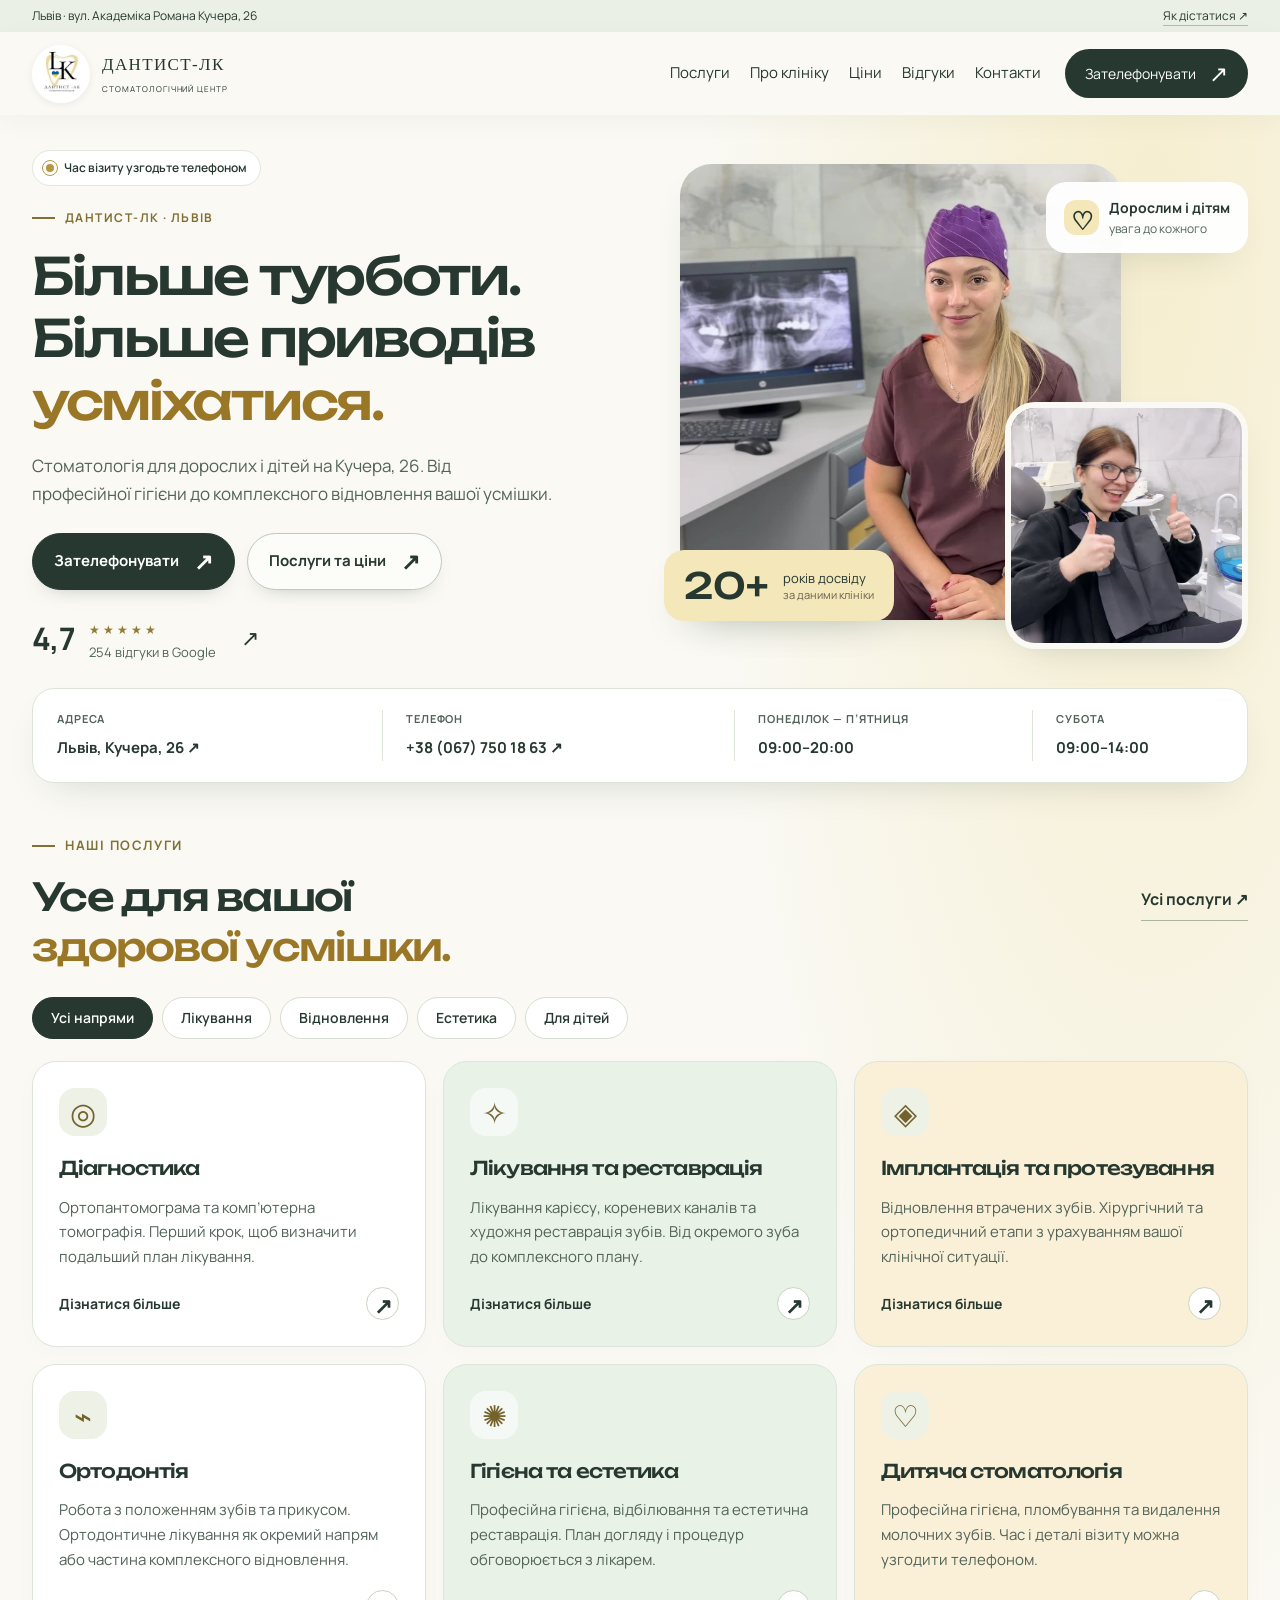
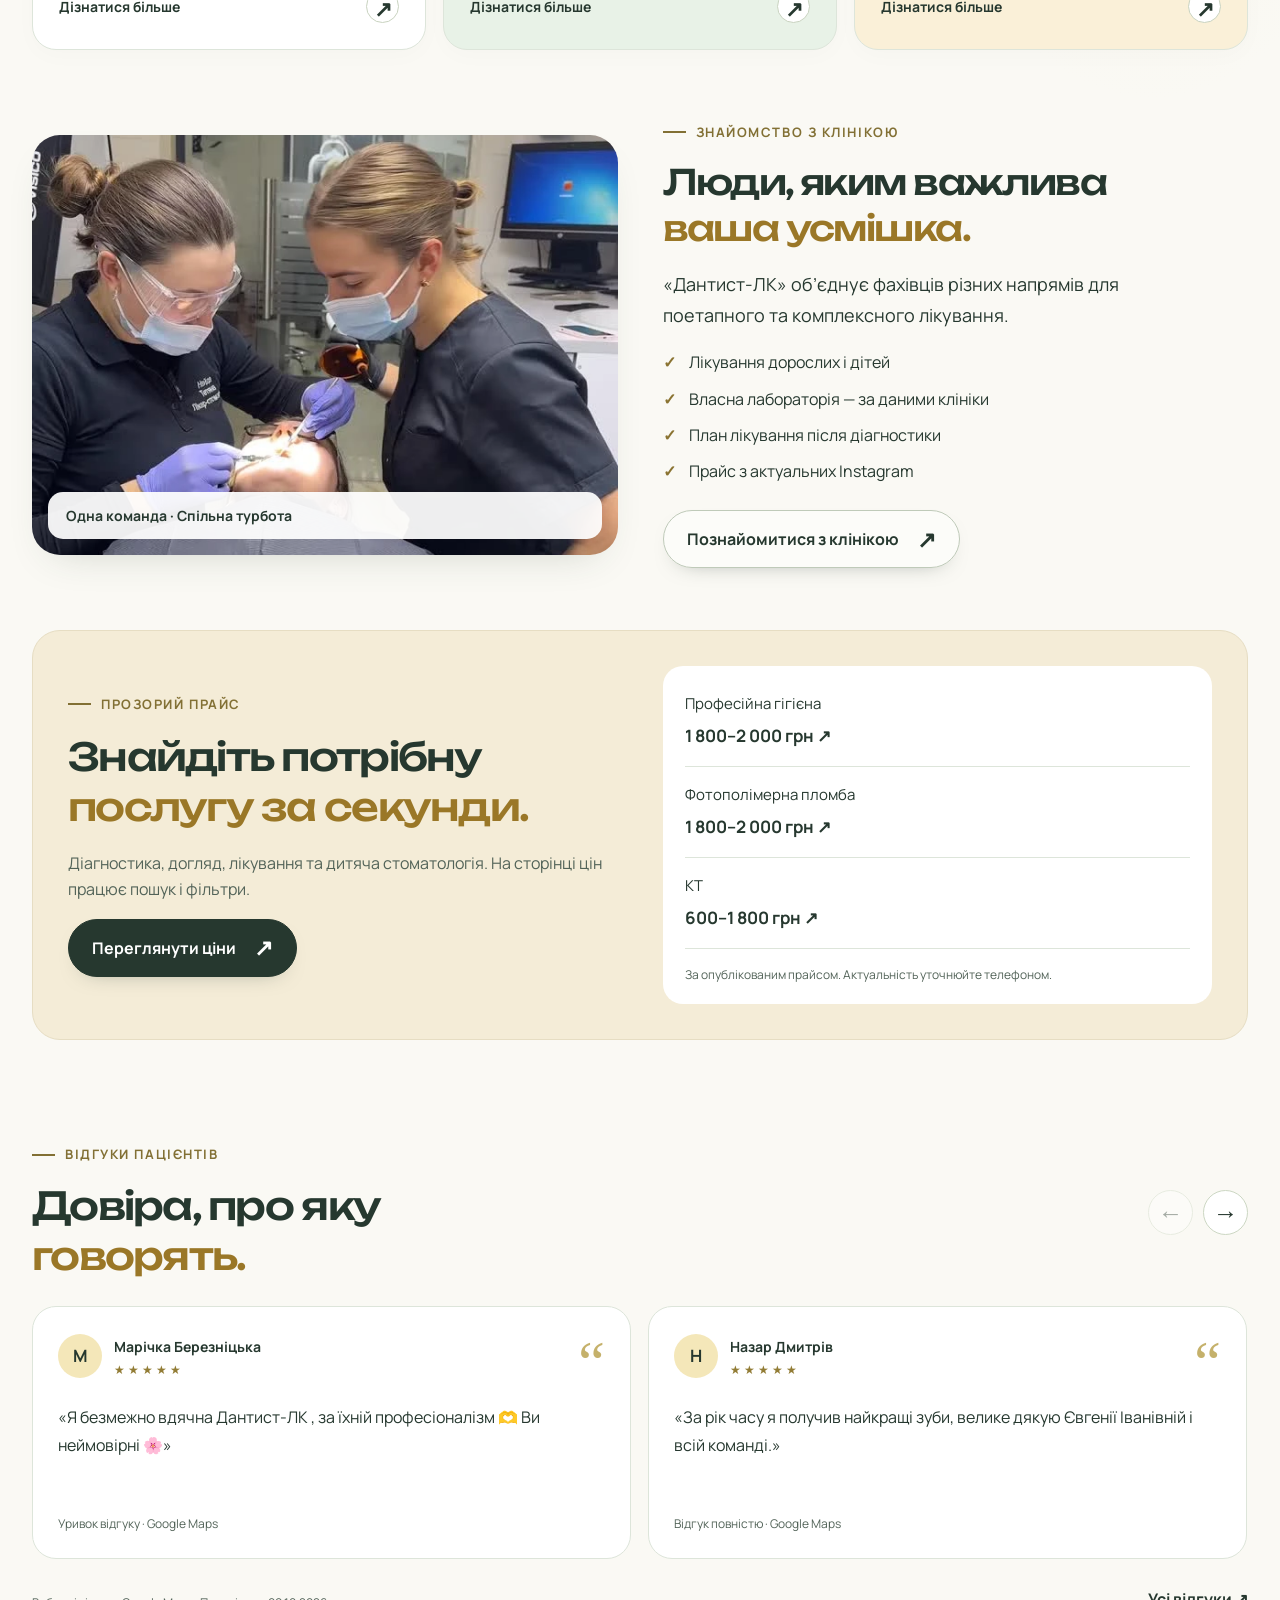
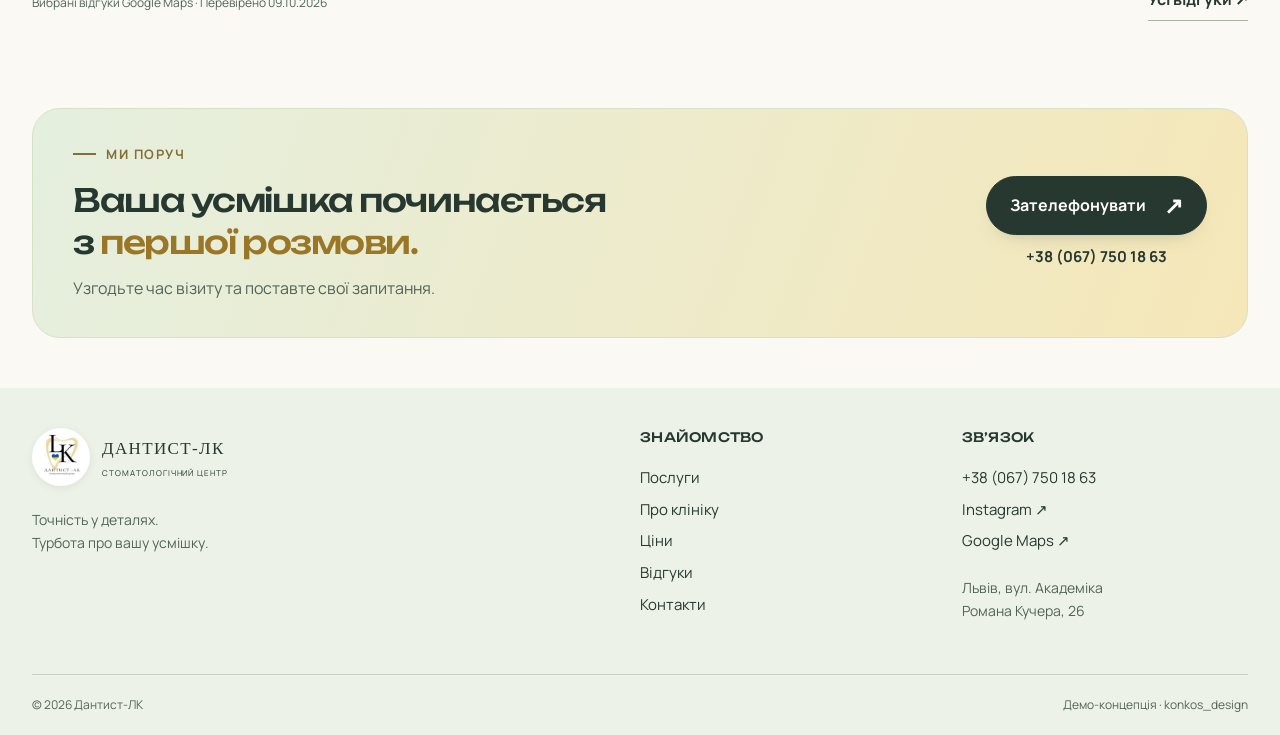
==== index.html @ 54fe5b61 "Add files via upload" ====
<!doctype html><html lang="uk"><head><meta charset="utf-8"><meta name="viewport" content="width=device-width,initial-scale=1"><meta name="robots" content="noindex, nofollow"><title>Головна | Дантист-ЛК · Львів</title><meta name="description" content="Стоматологічний центр Дантист-ЛК у Львові. Послуги, ціни, відгуки та контакти. Вул. Академіка Романа Кучера, 26."><meta property="og:title" content="Дантист-ЛК — стоматологія у Львові"><meta property="og:description" content="Турбота про усмішку починається з довіри. Познайомтеся з клінікою на Кучера, 26."><meta property="og:image" content="https://konkos-design.github.io/dantyst-lk/img/og-image.jpg"><meta property="og:image:width" content="1200"><meta property="og:image:height" content="630"><meta property="og:url" content="https://konkos-design.github.io/dantyst-lk/index.html"><meta property="og:type" content="website"><meta property="og:locale" content="uk_UA"><meta name="twitter:card" content="summary_large_image"><meta name="theme-color" content="#f8f7f2"><link rel="icon" href="img/logo.jpg"><link rel="stylesheet" href="css/style.css"><link rel="stylesheet" href="css/redesign.css"><script defer src="js/interactions.js"></script></head><body><div class="scroll-progress" aria-hidden="true"></div><a class="skip" href="#main">Перейти до вмісту</a><div class="topline"><div class="wrap"><span>Львів · вул. Академіка Романа Кучера, 26</span><a href="https://www.google.com/maps/place/?q=place_id:ChIJh5E14OPdOkcRaymkbIEBHJA" target="_blank" rel="noopener noreferrer">Як дістатися ↗</a></div></div><header class="header"><div class="wrap header-inner"><a class="brand" href="index.html" aria-label="Дантист-ЛК — головна"><img src="img/logo.jpg" width="64" height="64" alt="Логотип Дантист-ЛК"><span>ДАНТИСТ-ЛК<small>СТОМАТОЛОГІЧНИЙ ЦЕНТР</small></span></a><button class="menu-toggle" aria-controls="navigation" aria-expanded="false" aria-label="Відкрити меню"><span></span><span></span></button><nav id="navigation" aria-label="Головна навігація"><a href="poslugy.html">Послуги</a><a href="pro-kliniku.html">Про клініку</a><a href="tsiny.html">Ціни</a><a href="vidguky.html">Відгуки</a><a href="kontakty.html">Контакти</a></nav><a class="header-call" href="tel:+380677501863">Зателефонувати <span aria-hidden="true">↗</span></a></div></header><main id="main"><section class="hero wrap"><div class="hero-copy"><div class="status"><span class="status-dot"></span><span data-status>Пн–Пт 09:00–20:00 · Сб 09:00–14:00</span></div><div class="eyebrow">ДАНТИСТ-ЛК · ЛЬВІВ</div><h1>Більше турботи.<br>Більше приводів<br><em>усміхатися.</em></h1><p class="lead">Стоматологія для дорослих і дітей на Кучера, 26. Від професійної гігієни до комплексного відновлення вашої усмішки.</p><div class="hero-actions"><a class="button " href="tel:+380677501863">Зателефонувати<span aria-hidden="true">↗</span></a><a class="button outline" href="tsiny.html">Послуги та ціни<span aria-hidden="true">↗</span></a></div><a class="rating" href="https://www.google.com/maps/place/?q=place_id:ChIJh5E14OPdOkcRaymkbIEBHJA" target="_blank" rel="noopener noreferrer"><strong>4,7</strong><div><span class="stars">★★★★★</span><span>254 відгуки в Google</span></div><span class="rating-arrow">↗</span></a></div><div class="hero-visual"><div class="hero-photo-main"><img class="" src="img/team-color.webp" alt="Команда Дантист-ЛК у клініці" fetchpriority="high"></div><div class="hero-photo-secondary"><img class="" src="img/smile-color.webp" alt="Усмішка у стоматологічному кріслі" loading="lazy"></div><div class="float-chip"><span class="chip-icon">♡</span><div>Дорослим і дітям<small>увага до кожного</small></div></div><div class="float-experience"><strong><span data-count="20">20</span>+</strong><span>років досвіду<small>за даними клініки</small></span></div></div></section><section class="quick-info wrap"><a href="kontakty.html"><span>АДРЕСА</span><strong>Львів, Кучера, 26 ↗</strong></a><a href="tel:+380677501863"><span>ТЕЛЕФОН</span><strong>+38 (067) 750 18 63 ↗</strong></a><a href="kontakty.html"><span>ПОНЕДІЛОК — П’ЯТНИЦЯ</span><strong>09:00–20:00</strong></a><a href="kontakty.html"><span>СУБОТА</span><strong>09:00–14:00</strong></a></section><section class="section wrap" data-service-filter><div class="section-heading reveal"><div><div class="eyebrow">НАШІ ПОСЛУГИ</div><h2>Усе для вашої<br><em>здорової усмішки.</em></h2></div><a class="text-link" href="poslugy.html">Усі послуги ↗</a></div><div class="filters" aria-label="Напрями послуг"><button class="chip active" type="button" data-filter="all" aria-pressed="true">Усі напрями</button><button class="chip " type="button" data-filter="care" aria-pressed="false">Лікування</button><button class="chip " type="button" data-filter="restore" aria-pressed="false">Відновлення</button><button class="chip " type="button" data-filter="beauty" aria-pressed="false">Естетика</button><button class="chip " type="button" data-filter="kids" aria-pressed="false">Для дітей</button></div><div class="service-grid"><a class="service-card reveal" data-category="care" href="poslugy.html#diagnostyka"><span class="service-icon" aria-hidden="true">◎</span><h3>Діагностика</h3><p>Ортопантомограма та комп’ютерна томографія. Перший крок, щоб визначити подальший план лікування.</p><span class="service-foot">Дізнатися більше <span class="card-arrow" aria-hidden="true">↗</span></span></a><a class="service-card reveal" data-category="care" href="poslugy.html#likuvannia"><span class="service-icon" aria-hidden="true">✧</span><h3>Лікування та реставрація</h3><p>Лікування карієсу, кореневих каналів та художня реставрація зубів. Від окремого зуба до комплексного плану.</p><span class="service-foot">Дізнатися більше <span class="card-arrow" aria-hidden="true">↗</span></span></a><a class="service-card reveal" data-category="restore" href="poslugy.html#implantatsiia"><span class="service-icon" aria-hidden="true">◈</span><h3>Імплантація та протезування</h3><p>Відновлення втрачених зубів. Хірургічний та ортопедичний етапи з урахуванням вашої клінічної ситуації.</p><span class="service-foot">Дізнатися більше <span class="card-arrow" aria-hidden="true">↗</span></span></a><a class="service-card reveal" data-category="restore" href="poslugy.html#ortodontiia"><span class="service-icon" aria-hidden="true">⌁</span><h3>Ортодонтія</h3><p>Робота з положенням зубів та прикусом. Ортодонтичне лікування як окремий напрям або частина комплексного відновлення.</p><span class="service-foot">Дізнатися більше <span class="card-arrow" aria-hidden="true">↗</span></span></a><a class="service-card reveal" data-category="beauty" href="poslugy.html#hihiiena"><span class="service-icon" aria-hidden="true">✺</span><h3>Гігієна та естетика</h3><p>Професійна гігієна, відбілювання та естетична реставрація. План догляду і процедур обговорюється з лікарем.</p><span class="service-foot">Дізнатися більше <span class="card-arrow" aria-hidden="true">↗</span></span></a><a class="service-card reveal" data-category="kids" href="poslugy.html#dytiacha"><span class="service-icon" aria-hidden="true">♡</span><h3>Дитяча стоматологія</h3><p>Професійна гігієна, пломбування та видалення молочних зубів. Час і деталі візиту можна узгодити телефоном.</p><span class="service-foot">Дізнатися більше <span class="card-arrow" aria-hidden="true">↗</span></span></a></div></section><section class="about-teaser wrap"><div class="about-photo reveal"><img class="" src="img/work-color.webp" alt="Лікарка та асистентка за роботою" loading="lazy"><span class="photo-badge">Одна команда · Спільна турбота</span></div><div class="about-copy reveal"><div class="eyebrow">ЗНАЙОМСТВО З КЛІНІКОЮ</div><h2>Люди, яким важлива<br><em>ваша усмішка.</em></h2><p class="lead">«Дантист-ЛК» об’єднує фахівців різних напрямів для поетапного та комплексного лікування.</p><ul class="benefits"><li>Лікування дорослих і дітей</li><li>Власна лабораторія — за даними клініки</li><li>План лікування після діагностики</li><li>Прайс з актуальних Instagram</li></ul><a class="button outline" href="pro-kliniku.html">Познайомитися з клінікою<span aria-hidden="true">↗</span></a></div></section><section class="section wrap"><div class="price-teaser reveal"><div><div class="eyebrow">ПРОЗОРИЙ ПРАЙС</div><h2>Знайдіть потрібну<br><em>послугу за секунди.</em></h2><p>Діагностика, догляд, лікування та дитяча стоматологія. На сторінці цін працює пошук і фільтри.</p><a class="button " href="tsiny.html">Переглянути ціни<span aria-hidden="true">↗</span></a></div><div class="mini-prices"><a href="tsiny.html?search=гігієна"><span>Професійна гігієна</span><strong>1 800–2 000 грн ↗</strong></a><a href="tsiny.html?search=пломба"><span>Фотополімерна пломба</span><strong>1 800–2 000 грн ↗</strong></a><a href="tsiny.html?search=КТ"><span>КТ</span><strong>600–1 800 грн ↗</strong></a><small>За опублікованим прайсом. Актуальність уточнюйте телефоном.</small></div></div></section><section class="section wrap"><div class="section-heading reveal"><div><div class="eyebrow">ВІДГУКИ ПАЦІЄНТІВ</div><h2>Довіра, про яку<br><em>говорять.</em></h2></div><div class="rail-controls"><button data-rail="prev" aria-label="Попередній відгук">←</button><button data-rail="next" aria-label="Наступний відгук">→</button></div></div><div class="reviews review-rail" id="reviews-list"><article class="review"><div class="review-top"><span class="avatar">М</span><div><strong>Марічка Березніцька</strong><div class="stars" aria-label="5 із 5">★★★★★</div></div><span class="quote" aria-hidden="true">“</span></div><blockquote>«Я безмежно вдячна Дантист-ЛК , за їхній професіоналізм 🫶 Ви неймовірні 🌸»</blockquote><small>Уривок відгуку · Google Maps</small></article><article class="review"><div class="review-top"><span class="avatar">Н</span><div><strong>Назар Дмитрів</strong><div class="stars" aria-label="5 із 5">★★★★★</div></div><span class="quote" aria-hidden="true">“</span></div><blockquote>«За рік часу я получив найкращі зуби, велике дякую Євгенії Іванівній і всій команді.»</blockquote><small>Відгук повністю · Google Maps</small></article><article class="review"><div class="review-top"><span class="avatar">А</span><div><strong>Анастасія Тананайська</strong><div class="stars" aria-label="5 із 5">★★★★★</div></div><span class="quote" aria-hidden="true">“</span></div><blockquote>«Дуже гарна клініка, фахівці – професіонали у своїй справі. Приємні враження від надання послуг і сервісу, а також від швидкості й якості в обслуговуванні. Ви круті❤️»</blockquote><small>Відгук повністю · Google Maps</small></article></div><div class="review-bottom"><p class="source-note">Вибрані відгуки Google Maps · Перевірено 09.10.2026</p><a class="text-link" href="vidguky.html">Усі відгуки ↗</a></div></section><section class="cta wrap reveal"><div><div class="eyebrow">МИ ПОРУЧ</div><h2>Ваша усмішка починається<br>з <em>першої розмови.</em></h2><p>Узгодьте час візиту та поставте свої запитання.</p></div><div><a class="button " href="tel:+380677501863">Зателефонувати<span aria-hidden="true">↗</span></a><a class="cta-phone" href="tel:+380677501863">+38 (067) 750 18 63</a></div></section></main><footer><div class="wrap footer-grid"><div><a class="brand" href="index.html"><img src="img/logo.jpg" width="64" height="64" alt="Дантист-ЛК"><span>ДАНТИСТ-ЛК<small>СТОМАТОЛОГІЧНИЙ ЦЕНТР</small></span></a><p>Точність у деталях.<br>Турбота про вашу усмішку.</p></div><div><h3>Знайомство</h3><a href="poslugy.html">Послуги</a><a href="pro-kliniku.html">Про клініку</a><a href="tsiny.html">Ціни</a><a href="vidguky.html">Відгуки</a><a href="kontakty.html">Контакти</a></div><div><h3>Зв’язок</h3><a href="tel:+380677501863">+38 (067) 750 18 63</a><a href="https://www.instagram.com/dentistlk/" target="_blank" rel="noopener noreferrer">Instagram ↗</a><a href="https://www.google.com/maps/place/?q=place_id:ChIJh5E14OPdOkcRaymkbIEBHJA" target="_blank" rel="noopener noreferrer">Google Maps ↗</a><p>Львів, вул. Академіка<br>Романа Кучера, 26</p></div></div><div class="wrap footer-bottom"><span>© 2026 Дантист-ЛК</span><span>Демо-концепція · konkos_design</span></div></footer><button class="back-top" aria-label="Повернутися нагору">↑</button><dialog class="lightbox"><button class="lightbox-close" aria-label="Закрити фото">×</button><img alt=""><p></p></dialog><a class="mobile-call" href="tel:+380677501863">Зателефонувати до клініки ↗</a></body></html>
---- css/style.css ----
@font-face{font-family:Manrope;src:url('../fonts/manrope_cyrillic.woff2') format('woff2');font-weight:200 800;font-display:swap;unicode-range:U+0301,U+0400-045F,U+0490-0491,U+04B0-04B1,U+2116}@font-face{font-family:Manrope;src:url('../fonts/manrope_cyrillic_ext.woff2') format('woff2');font-weight:200 800;font-display:swap;unicode-range:U+0460-052F,U+1C80-1C8A,U+20B4,U+2DE0-2DFF,U+A640-A69F,U+FE2E-FE2F}@font-face{font-family:Manrope;src:url('../fonts/manrope_latin.woff2') format('woff2');font-weight:200 800;font-display:swap;unicode-range:U+0000-00FF,U+0131,U+0152-0153,U+02BB-02BC,U+02C6,U+02DA,U+02DC,U+0304,U+0308,U+0329,U+2000-206F,U+20AC,U+2122,U+2191,U+2193,U+2212,U+2215,U+FEFF,U+FFFD}
:root{--paper:#f8f7f2;--ink:#222720;--muted:#64665b;--gold:#c4b479;--gold-light:#e8dfb5;--line:#dadbce;--white:#fff;--ease:cubic-bezier(.2,.7,.2,1)}*{box-sizing:border-box}html{scroll-behavior:smooth;scroll-padding-top:110px}body{margin:0;color:var(--ink);background:var(--paper);font:400 16px/1.7 Manrope,Arial,sans-serif;-webkit-font-smoothing:antialiased}a{color:inherit;text-decoration:none}button{font:inherit}img{display:block;max-width:100%;height:auto}h1,h2,h3,p{margin-top:0}h1,h2{font-weight:500;line-height:1.12;letter-spacing:-.055em}h1{font-size:clamp(48px,5.7vw,86px);margin-bottom:28px}h2{font-size:clamp(35px,4vw,58px);margin-bottom:25px}h3{font-size:23px;font-weight:500;letter-spacing:-.03em;line-height:1.35}em{font:italic 1.06em/1.05 Georgia,serif;letter-spacing:-.045em;color:#83743e}p{color:var(--muted)}small{font-size:12px}.wrap{width:min(1320px,calc(100% - 96px));margin-inline:auto}.eyebrow{font-size:11px;font-weight:700;letter-spacing:.17em;margin-bottom:28px;display:flex;gap:10px;align-items:center}.dot{width:6px;height:6px;background:#9f8c4e;border-radius:50%;box-shadow:0 0 0 5px #c4b47926}.lead{font-size:17px;line-height:1.8;max-width:520px}.skip{position:absolute;top:-100px;left:20px;background:white;padding:10px;z-index:1000}.skip:focus{top:10px}:focus-visible{outline:2px solid #8b7531;outline-offset:6px}.topline{background:#eae9df;font-size:11px}.topline .wrap{min-height:34px;display:flex;justify-content:space-between;align-items:center}.topline a{border-bottom:1px solid #b9b9a7}.header{position:sticky;top:0;z-index:30;background:rgba(248,247,242,.97);border-bottom:1px solid var(--line);backdrop-filter:blur(16px)}.header-inner{height:98px;display:flex;align-items:center;gap:30px}.brand{display:flex;align-items:center;gap:12px;flex-shrink:0}.brand img{width:64px;height:64px;object-fit:contain;border-radius:50%}.brand>span{font-size:17px;letter-spacing:.08em;font-family:Georgia,serif;white-space:nowrap}.brand small{display:block;font-family:Manrope,sans-serif;font-size:7px;letter-spacing:.12em;margin-top:3px}.header nav{display:flex;gap:23px;align-items:center;margin-left:auto;font-size:12px;white-space:nowrap}.header nav a{position:relative;padding:10px 0}.header nav a:after{content:'';position:absolute;bottom:2px;left:0;width:100%;height:1px;background:var(--ink);transform:scaleX(0);transform-origin:left;transition:transform .3s}.header nav a:hover:after,.header nav a[aria-current]:after{transform:scaleX(1)}.header-call{display:flex;align-items:center;gap:20px;padding:11px 19px;border:1px solid #aaa88e;font-size:12px;white-space:nowrap;transition:background .25s}.header-call:hover{background:var(--gold-light)}.menu-toggle{display:none}.button{display:inline-flex;align-items:center;justify-content:space-between;gap:32px;padding:18px 27px;background:var(--ink);color:white;font-size:13px;border:1px solid var(--ink);transition:transform .3s,background .3s,color .3s;min-height:58px;max-width:100%}.button span,.header-call span{font-size:23px;line-height:1;transition:transform .3s}.button:hover{background:#414736;transform:translateY(-3px)}.button:hover span,.header-call:hover span{transform:translate(3px,-3px)}.button:active{transform:translateY(0)}.button.outline{background:transparent;color:var(--ink)}.button.outline:hover{background:var(--gold-light)}.text-link{display:inline-block;border-bottom:1px solid #999b87;font-size:13px;padding-bottom:7px;transition:color .25s,padding .25s}.text-link:hover{color:#8b7531;padding-inline:5px}.hero{display:grid;grid-template-columns:1.05fr 1fr;gap:60px;padding-top:50px;padding-bottom:65px;align-items:center}.hero-copy{padding-top:12px}.hero h1{max-width:680px}.hero .lead{max-width:445px;font-size:15px}.hero-actions{display:flex;gap:26px;align-items:center;margin:31px 0 36px}.hero-visual{position:relative;height:635px}.hero-image{width:100%;height:100%;object-fit:cover;object-position:center 42%;border-radius:220px 220px 0 0}.photo-label{position:absolute;bottom:0;left:0;right:0;padding:26px 24px 20px;color:white;background:linear-gradient(transparent,#000b);font-size:9px;letter-spacing:.1em;display:flex;justify-content:space-between;gap:20px}.experience{position:absolute;left:-34px;bottom:74px;display:flex;align-items:center;gap:20px;background:var(--gold-light);padding:22px 25px;box-shadow:0 12px 30px #0001}.experience strong{font-size:48px;letter-spacing:-.06em;font-weight:500;line-height:1}.experience span{font-size:11px;line-height:1.5}.rating{display:inline-flex;align-items:center;gap:16px;transition:transform .3s}.rating:hover{transform:translateX(5px)}.rating>strong{font-size:35px;font-weight:400;line-height:1}.rating small{display:block;font-size:10px;color:var(--muted)}.rating-arrow{font-size:22px;margin-left:12px}.stars{color:#927c35;letter-spacing:3px;font-size:12px}.intro-strip{border-top:1px solid var(--line);border-bottom:1px solid var(--line);padding-block:24px;display:flex;justify-content:space-between;align-items:center;gap:20px}.intro-strip>span{font-size:10px;letter-spacing:.12em}.intro-strip p{margin:0;font-size:16px;color:var(--ink)}.intro-strip a{font-size:11px;text-decoration:underline;text-underline-offset:5px}.section{padding-block:100px}.section-heading{display:flex;justify-content:space-between;align-items:flex-end;gap:45px;margin-bottom:40px}.section-heading h2{margin-bottom:0}.section-heading>p{max-width:310px;font-size:14px;margin-bottom:4px}.section-heading .eyebrow{margin-bottom:22px}.service-row{display:grid;grid-template-columns:58px 1fr 1.1fr 30px;gap:25px;align-items:center;border-bottom:1px solid var(--line);padding:30px 0;transition:background .3s,padding .3s}.service-row:first-child{border-top:1px solid var(--line)}a.service-row:hover{background:#eeeade;padding-inline:16px}.number{font-size:12px;color:#8b8d80}.service-row h3{margin:0;font-size:22px}.service-row p{margin:0;font-size:13px;max-width:440px}.row-arrow{font-size:30px;font-weight:300}.about-teaser{display:grid;grid-template-columns:1fr 1fr;gap:85px;align-items:center;padding-block:25px 80px}.about-photo{position:relative;overflow:hidden}.about-photo img{width:100%;height:530px;object-fit:cover;transition:transform 1s}.about-photo:hover img{transform:scale(1.035)}.about-copy p{font-size:14px}.about-copy .lead{font-size:20px;color:var(--ink);margin-block:25px}.about-copy .text-link{margin-top:18px}.reviews{display:grid;grid-template-columns:repeat(3,minmax(0,1fr));border-top:1px solid var(--line);border-bottom:1px solid var(--line)}.review{padding:34px 28px;display:flex;flex-direction:column;align-items:flex-start;min-width:0}.review:first-child{padding-left:0}.review+ .review{border-left:1px solid var(--line)}.review blockquote{font-size:15px;line-height:1.85;margin:22px 0 28px;flex:1}.review-author{font-size:12px;font-weight:700}.review small{font-size:10px;color:var(--muted);margin-top:7px}.source-note{font-size:11px;line-height:1.8;margin-top:20px;color:var(--muted)}.cta{display:grid;grid-template-columns:1.2fr 1fr;align-items:center;gap:60px;background:#eae6d5;padding:60px 65px;margin-block:30px 90px}.cta h2{margin:0;font-size:clamp(34px,3.7vw,53px)}.cta>div+div{justify-self:end}.cta p{font-size:14px}.cta .eyebrow{margin-bottom:24px}footer{background:#eaece5;padding-top:65px}.footer-grid{display:grid;grid-template-columns:2fr 1fr 1fr;gap:50px}.footer-grid p{font-size:12px;margin:22px 0}.footer-grid h3{font-size:11px;text-transform:uppercase;letter-spacing:.1em;margin-bottom:20px}.footer-grid>div:not(:first-child)>a{display:block;font-size:12px;margin-block:8px}.footer-grid a:hover{color:#867334}.footer-bottom{border-top:1px solid #cdd0c2;margin-top:45px;padding-block:24px;display:flex;justify-content:space-between;font-size:10px;color:var(--muted)}.mobile-call{display:none}.page-intro{padding-block:80px 65px}.page-intro h1{font-size:clamp(46px,5.5vw,78px)}.page-intro .lead{max-width:650px;font-size:16px}.services-full{padding-bottom:15px}.services-full .service-row{padding-block:38px}.split{display:grid;grid-template-columns:1fr 1fr;gap:70px}.steps article{display:flex;gap:30px;border-top:1px solid var(--line);padding:26px 0}.steps article>span{color:#8b7c46;font-size:13px}.steps h3{margin-bottom:9px}.steps p{font-size:14px;margin:0}.faq{max-width:940px;padding-bottom:65px}.faq h2{margin-bottom:35px}details{border-bottom:1px solid var(--line)}summary{cursor:pointer;list-style:none;padding:24px 0;font-size:17px;display:flex;justify-content:space-between;gap:20px;transition:color .25s}summary:hover{color:#85743a}summary:after{content:'+';font-size:24px}details[open] summary:after{content:'−'}details p{font-size:14px;padding-right:30px}details a{text-decoration:underline}.principles{display:grid;grid-template-columns:repeat(3,1fr);gap:50px}.principles article{border-top:1px solid var(--line);padding-top:25px}.principles span{font-size:13px;color:#8d7b3f}.principles h3{margin-top:22px}.principles p{font-size:14px}.price-layout{display:grid;grid-template-columns:300px 1fr;gap:95px;padding-bottom:75px;align-items:start}.price-layout aside{padding:30px;background:#eae6d5;position:sticky;top:130px}.price-layout aside p{font-size:12px}.price-layout aside a{font-size:12px;text-decoration:underline}.price-layout aside .eyebrow{font-size:10px}.price-group{margin-bottom:45px}.price-group h2{font-size:28px;letter-spacing:-.03em;border-bottom:1px solid var(--ink);padding-bottom:20px}.price-row{display:flex;justify-content:space-between;gap:25px;border-bottom:1px solid var(--line);padding:17px 0;font-size:14px}.price-row strong{white-space:nowrap;font-weight:500}.price-row small{font-size:11px;color:var(--muted)}.rating-panel{display:flex;align-items:center;gap:40px;background:#eae6d5;padding:35px 42px;margin-bottom:60px}.rating-panel>strong{font-weight:400;font-size:80px;line-height:1;letter-spacing:-.06em}.rating-panel strong span{font-size:26px;color:var(--muted);margin-left:8px}.rating-panel p{font-size:12px;margin:8px 0 0}.rating-panel .button{margin-left:auto}.contact-grid{display:grid;grid-template-columns:1fr 1fr;gap:85px;padding-bottom:70px}.contact-block{border-top:1px solid var(--line);padding-top:35px}.contact-block p{font-size:13px}.large-phone{display:block;font-size:clamp(36px,4vw,60px);line-height:1.2;letter-spacing:-.055em;margin-bottom:25px;transition:color .3s}.large-phone:hover{color:#8b7531}.hours{margin:0}.hours div{display:flex;justify-content:space-between;gap:20px;border-bottom:1px solid var(--line);padding:18px 0;font-size:14px}.hours dd{margin:0;white-space:nowrap}.location{display:grid;grid-template-columns:1fr 1.2fr;gap:65px;align-items:center;padding-bottom:70px}.location h2{font-size:36px}.location p{font-size:13px;margin-top:22px}.location iframe{border:0;width:100%;height:440px;background:#e7e8e0}.reveal{opacity:1}.js-reveal .reveal{opacity:0;transform:translateY(22px);transition:opacity .7s var(--ease),transform .7s var(--ease)}.js-reveal .reveal.is-visible{opacity:1;transform:none}
@media(min-width:1600px){.hero{gap:95px;padding-block:70px 80px}.hero-visual{height:690px}}
@media(max-width:1150px){.wrap{width:calc(100% - 64px)}.header-inner{gap:22px}.brand>span{font-size:14px}.brand img{width:53px;height:53px}.header nav{gap:17px;font-size:11px}.header-call{padding:10px 14px;font-size:11px;gap:10px}.hero{gap:38px}.hero-visual{height:590px}.hero-actions{gap:18px}.hero-actions .button{padding:17px 19px;gap:20px}.hero h1{font-size:65px}.about-teaser{gap:50px}.service-row{grid-template-columns:40px 1fr 1fr 25px;gap:20px}.price-layout{gap:50px;grid-template-columns:260px 1fr}}
@media(max-width:950px){.header-inner{height:82px}.menu-toggle{display:flex;margin-left:auto;flex-direction:column;justify-content:center;gap:6px;width:44px;height:44px;background:transparent;border:1px solid var(--line);padding:11px;transition:background .3s}.menu-toggle:hover{background:var(--gold-light)}.menu-toggle span{height:1px;background:var(--ink);width:100%;transition:transform .3s}.menu-toggle[aria-expanded=true] span:first-child{transform:translateY(3.5px) rotate(45deg)}.menu-toggle[aria-expanded=true] span:last-child{transform:translateY(-3.5px) rotate(-45deg)}.header nav{display:none;position:absolute;top:82px;left:0;right:0;padding:20px 32px;background:var(--paper);border-bottom:1px solid var(--line);font-size:16px;box-shadow:0 18px 18px #0001}.header nav.open{display:flex;flex-direction:column;align-items:stretch;gap:3px}.header nav a{padding:13px 0}.hero h1{font-size:54px}.hero{gap:34px;padding-top:35px}.hero-visual{height:550px}.hero-actions{align-items:flex-start;flex-direction:column;gap:18px}.experience{left:-20px;padding:18px}.experience strong{font-size:39px}.hero .lead{font-size:14px}.hero .eyebrow{font-size:9px;letter-spacing:.13em}.intro-strip{flex-wrap:wrap}.intro-strip>span{display:none}.intro-strip p{font-size:14px}.about-teaser{gap:35px}.about-photo img{height:450px}.service-row{grid-template-columns:30px 1fr 1fr 24px;gap:16px}.service-row h3{font-size:19px}.service-row p{font-size:12px}.reviews{gap:0}.review{padding:26px 18px}.review blockquote{font-size:13px}.cta{padding:45px 35px;gap:35px}.cta h2{font-size:39px}.price-layout{grid-template-columns:220px 1fr;gap:32px}.rating-panel{gap:25px;padding:30px;flex-wrap:wrap}.rating-panel .button{margin-left:0}.contact-grid{gap:35px}.location{gap:35px}.location h2{font-size:30px}}
@media(max-width:650px){.wrap{width:calc(100% - 40px)}.topline{font-size:9px}.topline .wrap{min-height:31px}.topline a{display:none}.header-inner{height:76px;gap:14px}.brand img{width:48px;height:48px}.brand>span{font-size:13px}.brand small{font-size:6px}.header-call{display:none}.header nav{top:76px;padding-inline:20px}.hero{grid-template-columns:1fr;gap:35px;padding-top:38px;padding-bottom:35px}.hero .eyebrow{font-size:10px;margin-bottom:27px}.hero-copy{padding-top:0}.hero h1{font-size:clamp(45px,11vw,65px);line-height:1.12;margin-bottom:23px;letter-spacing:-.055em}.hero .lead{font-size:14px;max-width:440px}.hero-actions{flex-direction:row;align-items:center;gap:20px;margin:26px 0}.hero-actions .button{font-size:12px;padding:16px 18px;min-height:55px;gap:18px}.hero-actions .text-link{font-size:11px;white-space:nowrap}.rating>strong{font-size:29px}.rating .stars{font-size:10px}.rating small{font-size:9px}.hero-visual{height:460px;margin-left:15px;margin-right:0}.hero-image{border-radius:180px 180px 0 0}.experience{left:-15px;bottom:55px;padding:18px 21px}.experience strong{font-size:42px}.experience span{font-size:10px}.photo-label{font-size:8px;padding-inline:17px}.intro-strip{display:block;padding-block:19px}.intro-strip p{font-size:13px;margin-bottom:8px}.intro-strip a{font-size:10px}.section{padding-block:65px}.section-heading{display:block;margin-bottom:30px}.section-heading>p{margin-top:22px;max-width:100%;font-size:13px}.section-heading>.text-link{margin-top:24px}h2{font-size:37px;line-height:1.16}.eyebrow{font-size:10px;margin-bottom:22px}.service-row{grid-template-columns:28px 1fr 25px;gap:10px;padding:23px 0}.service-row h3{font-size:20px}.service-row p{grid-column:2;grid-row:2;font-size:12px;margin-top:5px}.row-arrow{grid-column:3;grid-row:1;font-size:24px}.number{font-size:10px}.about-teaser{grid-template-columns:1fr;gap:32px;padding-bottom:10px}.about-photo img{height:390px}.about-copy h2{font-size:37px}.about-copy .lead{font-size:19px;margin-top:20px}.about-copy p{font-size:13px}.reviews{grid-template-columns:1fr}.review,.review:first-child{padding:28px 0}.review+ .review{border-left:0;border-top:1px solid var(--line)}.review blockquote{font-size:15px;margin-block:18px}.review-author{font-size:12px}.source-note{font-size:10px}.cta{grid-template-columns:1fr;gap:25px;padding:34px 25px;margin-block:30px 60px}.cta h2{font-size:34px}.cta>div+div{justify-self:start}.cta p{font-size:13px}.cta .button{font-size:12px;gap:20px}footer{padding-top:40px;padding-bottom:55px}.footer-grid{grid-template-columns:1fr 1fr;gap:30px}.footer-grid>div:first-child{grid-column:1/-1}.footer-grid>div:first-child>p{margin-bottom:0}.footer-bottom{gap:20px;font-size:9px;margin-top:30px;flex-wrap:wrap}.mobile-call{display:flex;position:fixed;left:12px;right:12px;bottom:10px;z-index:40;justify-content:center;background:var(--ink);color:white;padding:13px 15px;box-shadow:0 5px 24px #0003;font-size:12px;transition:background .25s,transform .25s}.mobile-call:hover{background:#414736;transform:translateY(-2px)}.page-intro{padding-block:45px}.page-intro h1{font-size:clamp(42px,10.8vw,62px)}.page-intro .lead{font-size:14px}.services-full .service-row{padding-block:25px}.split{grid-template-columns:1fr;gap:25px}.steps h3{font-size:21px}.steps p{font-size:13px}.steps article{gap:20px}.faq{padding-bottom:35px}.faq summary{font-size:15px}.principles{grid-template-columns:1fr;gap:25px}.principles h3{margin-top:15px}.principles p{font-size:13px}.price-layout{grid-template-columns:1fr;gap:38px;padding-bottom:20px}.price-layout aside{position:static;padding:25px}.price-layout aside h3 br{display:none}.price-group h2{font-size:25px}.price-row{font-size:12px;gap:15px}.price-row strong{font-size:13px}.rating-panel{padding:27px 23px;gap:20px;margin-bottom:35px}.rating-panel>strong{font-size:65px}.rating-panel strong span{font-size:20px}.rating-panel .button{width:100%;font-size:12px}.contact-grid{grid-template-columns:1fr;gap:40px;padding-bottom:45px}.contact-block{padding-top:25px}.large-phone{font-size:49px}.hours div{font-size:12px}.location{grid-template-columns:1fr;gap:28px;padding-bottom:30px}.location h2{font-size:31px}.location iframe{height:340px}.location .button{font-size:12px}}
@media(prefers-reduced-motion:reduce){html{scroll-behavior:auto}*,*:before,*:after{transition:none!important;animation:none!important}.js-reveal .reveal{opacity:1;transform:none}}
---- css/redesign.css ----
@font-face{font-family:Unbounded;src:url('../fonts/unbounded-cyrillic.woff2') format('woff2');font-weight:200 900;font-display:swap;unicode-range:U+0301,U+0400-045F,U+0490-0491,U+04B0-04B1,U+2116}@font-face{font-family:Unbounded;src:url('../fonts/unbounded-cyrillic-ext.woff2') format('woff2');font-weight:200 900;font-display:swap;unicode-range:U+0460-052F,U+1C80-1C8A,U+20B4,U+2DE0-2DFF,U+A640-A69F,U+FE2E-FE2F}@font-face{font-family:Unbounded;src:url('../fonts/unbounded-latin.woff2') format('woff2');font-weight:200 900;font-display:swap;unicode-range:U+0000-00FF,U+0131,U+0152-0153,U+02BB-02BC,U+02C6,U+02DA,U+02DC,U+0304,U+0308,U+0329,U+2000-206F,U+20AC,U+2122,U+2191,U+2193,U+2212,U+2215,U+FEFF,U+FFFD}
:root{--paper:#faf9f4;--ink:#26382f;--muted:#526358;--gold:#b79a47;--gold-light:#f4e7b9;--line:#dde5da;--mint:#e8f2e7;--shadow:0 16px 40px -22px #30463240}body{font-size:17px;line-height:1.65;background:radial-gradient(ellipse at 90% 6%,#f6eecf 0,transparent 28%),var(--paper)}.wrap{width:min(1280px,calc(100% - 64px))}h1,h2,h3{font-family:Unbounded,Manrope,sans-serif;font-weight:500;letter-spacing:-.045em}h1{font-size:clamp(38px,4vw,59px);line-height:1.22;margin-bottom:20px}h2{font-size:clamp(28px,3vw,41px);line-height:1.3;margin-bottom:18px}h3{font-size:21px;line-height:1.4}em{font-family:inherit;font-weight:inherit;font-size:1em;font-style:normal;line-height:inherit;letter-spacing:inherit;color:#9a7727}p{font-size:17px}.eyebrow{font-size:13px;letter-spacing:.12em;margin-bottom:17px;color:#827034}.eyebrow:before{content:'';width:23px;height:2px;background:currentColor}.lead{font-size:18px;line-height:1.7}.topline{font-size:12px;background:#eaf0e6}.topline .wrap{min-height:32px}.header{background:rgba(250,249,244,.96);border-bottom:0;box-shadow:0 6px 25px #293e2e0a}.header-inner{height:83px;gap:24px}.brand img{width:58px;height:58px;box-shadow:0 2px 9px #0001}.brand>span{font-size:17px}.brand small{font-size:8px}.header nav{font-size:15px;gap:20px}.header nav a{padding:9px 0}.header-call{background:var(--ink);color:#fff;border:0;border-radius:30px;font-size:14px;padding:13px 20px;gap:13px}.header-call:hover{background:#50674c}.button{font-size:16px;font-weight:700;min-height:55px;padding:15px 23px;border-radius:40px;gap:18px;position:relative;overflow:hidden;isolation:isolate;box-shadow:0 9px 22px -16px #26382f80;transition:transform .4s,box-shadow .4s,background .4s}.button:before{content:'';position:absolute;inset:0;background:#496345;z-index:-1;transform:translateY(102%);transition:transform .45s var(--ease)}.button:hover:before{transform:none}.button:hover{transform:translateY(-3px);box-shadow:0 15px 26px -17px #26382f90}.button.outline{border-color:#bfcab9;background:#fff8}.button.outline:before{background:var(--gold-light)}.text-link{font-size:16px;font-weight:700;border-bottom:1px solid #a9b59c;transition:gap .3s,color .3s}.hero{grid-template-columns:1.03fr 1fr;gap:40px;padding-block:35px 25px;min-height:0}.hero-copy{padding-block:0}.hero h1{font-size:clamp(38px,4vw,58px);line-height:1.22;margin-top:0}.hero .lead{font-size:17px;max-width:520px;line-height:1.65;margin-bottom:24px}.hero .eyebrow{font-size:12px;margin-bottom:17px}.hero-actions{gap:12px;margin:25px 0 24px;flex-wrap:wrap;flex-direction:row;align-items:center}.hero-actions .button{font-size:15px;padding:15px 21px;gap:15px}.status{display:inline-flex;gap:10px;align-items:center;padding:7px 13px;background:#fff;border:1px solid #e1e7dc;border-radius:30px;font-size:12px;font-weight:600;box-shadow:var(--shadow);margin-bottom:22px}.status-dot{width:8px;height:8px;border-radius:50%;background:#649464;position:relative;flex:none}.status-dot:after{content:'';position:absolute;inset:-4px;border:1px solid currentColor;border-radius:50%;color:#649464;animation:ping 2s ease-out infinite}.status.closed .status-dot{background:#b79742}.status.closed .status-dot:after{color:#b79742}@keyframes ping{0%{transform:scale(.7);opacity:.8}100%{transform:scale(1.6);opacity:0}}.hero-visual{height:485px;position:relative;margin:0}.hero-photo-main{position:absolute;left:2%;top:0;width:76%;height:94%;overflow:hidden;border-radius:32px;box-shadow:var(--shadow)}.hero-photo-main img{width:100%;height:100%;object-fit:cover;object-position:50% 100%;transition:transform 1s}.hero-photo-main:hover img{transform:scale(1.04)}.hero-photo-secondary{position:absolute;right:0;bottom:0;width:42%;height:51%;border:6px solid var(--paper);border-radius:30px;overflow:hidden;box-shadow:var(--shadow)}.hero-photo-secondary img{width:100%;height:100%;object-fit:cover;object-position:50% 85%}.float-chip{position:absolute;right:0;top:18px;display:flex;align-items:center;gap:10px;padding:14px 18px;background:#fffffff2;border-radius:20px;box-shadow:var(--shadow);font-size:14px;font-weight:700;animation:float 6s ease-in-out infinite}.float-chip small{display:block;font-weight:400;color:var(--muted);font-size:12px}.chip-icon{display:grid;place-items:center;width:35px;height:35px;border-radius:12px;background:var(--gold-light);font-size:25px}.float-experience{position:absolute;left:-5px;bottom:28px;display:flex;gap:15px;align-items:center;background:var(--gold-light);padding:16px 20px;border-radius:20px;box-shadow:var(--shadow);animation:float 7s ease-in-out -3s infinite}.float-experience strong{font-size:36px;line-height:1.1;font-family:Unbounded;font-weight:500}.float-experience>span{font-size:13px;line-height:1.4}.float-experience small{display:block;font-size:11px;color:#68614c}.rating{gap:13px}.rating>strong{font-size:31px;font-weight:700}.rating div>span:last-child{display:block;font-size:13px;color:var(--muted)}.rating .stars{font-size:12px}.rating-arrow{font-size:22px}.quick-info{display:grid;grid-template-columns:1.1fr 1.2fr 1fr .7fr;background:white;border:1px solid var(--line);border-radius:22px;box-shadow:var(--shadow);padding:21px 24px;gap:25px}.quick-info a{display:block;transition:transform .3s}.quick-info a:hover{transform:translateY(-3px)}.quick-info a+a{border-left:1px solid var(--line);padding-left:23px}.quick-info span{display:block;font-size:11px;font-weight:700;letter-spacing:.08em;color:var(--muted);margin-bottom:5px}.quick-info strong{font-size:15px;font-weight:700}.section{padding-block:52px}.section-heading{gap:30px;margin-bottom:25px;align-items:center}.section-heading>p{font-size:16px;max-width:350px}.section-heading h2{margin:0}.section-heading .eyebrow{margin-bottom:15px}.filters,.price-filters{display:flex;gap:9px;flex-wrap:wrap;margin-bottom:22px}.chip{font:600 14px/1.3 Manrope,sans-serif;color:var(--ink);background:white;border:1px solid #d6dfd0;border-radius:30px;padding:11px 18px;cursor:pointer;transition:background .3s,transform .3s,box-shadow .3s;position:relative;overflow:hidden}.chip:hover{background:var(--gold-light);transform:translateY(-2px)}.chip.active{background:var(--ink);color:white;border-color:var(--ink);box-shadow:var(--shadow)}.service-grid{display:grid;grid-template-columns:repeat(3,minmax(0,1fr));gap:17px}.service-card{background:white;border:1px solid var(--line);border-radius:24px;padding:26px;box-shadow:0 6px 23px #23382505;display:flex;flex-direction:column;transition:transform .4s,box-shadow .4s,border-color .4s;position:relative;overflow:hidden;min-width:0}.service-card:nth-child(3n+2){background:var(--mint)}.service-card:nth-child(3n){background:#faf0d8}.service-card:hover{transform:translateY(-5px);box-shadow:var(--shadow);border-color:#bdcca9}.service-icon{display:grid;place-items:center;width:48px;height:48px;border-radius:16px;background:#edf1e6;font-size:30px;color:#74622c;margin-bottom:19px}.service-card:nth-child(3n+2) .service-icon{background:#fff9}.service-card h3{font-size:19px;margin:0 0 14px}.service-card p{font-size:15px;line-height:1.65;margin:0 0 17px}.service-foot{margin-top:auto;display:flex;justify-content:space-between;align-items:center;gap:15px;font-size:14px;font-weight:700}.card-arrow{width:33px;height:33px;background:white;border:1px solid #c9d3c0;border-radius:50%;display:grid;place-items:center;font-size:22px;transition:transform .4s,background .4s;flex:none}.service-card:hover .card-arrow{transform:rotate(45deg);background:var(--gold-light)}details.service-card{display:block;align-self:start;padding:22px}details.service-card summary{padding:0;display:grid;grid-template-columns:48px 1fr 33px;gap:14px;align-items:center;color:var(--ink)}details.service-card summary:after{display:none}.service-name{font-family:Unbounded;font-size:17px;line-height:1.5;letter-spacing:-.025em}details.service-card .service-icon{margin:0}details.service-card[open] .card-arrow{transform:rotate(45deg)}.service-content{padding-top:20px}.service-content p{font-size:16px}.service-content a{font-size:15px}.service-card[hidden]{display:none}.about-teaser{gap:45px;padding-block:20px 10px}.about-photo{border-radius:28px;box-shadow:var(--shadow)}.about-photo img{height:420px;object-position:50% 95%}.about-copy h2{font-size:35px}.about-copy p{font-size:17px;line-height:1.7}.about-copy .lead{font-size:18px;margin:16px 0}.benefits{list-style:none;margin:19px 0 25px;padding:0;display:grid;gap:10px;font-size:16px}.benefits li{position:relative;padding-left:26px}.benefits li:before{content:'✓';position:absolute;left:0;color:#8a7331;font-weight:700}.photo-badge{position:absolute;bottom:16px;left:16px;right:16px;padding:12px 18px;background:#ffffffed;border-radius:15px;font-weight:700;font-size:14px}.price-teaser{display:grid;grid-template-columns:1fr 1fr;gap:45px;align-items:center;border:1px solid #e6ddc3;border-radius:28px;background:#f4ecd7;padding:35px}.price-teaser p{font-size:16px}.mini-prices{background:white;border-radius:20px;padding:10px 22px 20px}.mini-prices>a{display:grid;gap:5px;border-bottom:1px solid var(--line);padding:16px 0;transition:padding .3s}.mini-prices>a:hover{padding-left:8px}.mini-prices span{font-size:15px}.mini-prices strong{font-size:17px}.mini-prices small{display:block;font-size:12px;margin-top:16px;color:var(--muted)}.reviews{display:grid;grid-template-columns:repeat(3,minmax(0,1fr));gap:17px;border:0}.review,.review:first-child{padding:25px;border:1px solid var(--line);border-radius:24px;background:white;min-width:0}.review+.review{border-left:1px solid var(--line)}.review-top{display:flex;align-items:center;gap:12px;width:100%}.avatar{width:44px;height:44px;display:grid;place-items:center;border-radius:50%;background:var(--gold-light);font-weight:700;flex:none}.review-top strong{font-size:14px;font-weight:700}.quote{font:60px/1 Georgia;color:#c5b16b;margin-left:auto;align-self:flex-start;height:40px}.review blockquote{font-size:16px;line-height:1.75;margin:23px 0 20px}.review small{font-size:12px}.review-rail{display:flex;gap:17px;overflow-x:auto;scroll-snap-type:x mandatory;scrollbar-width:thin;scrollbar-color:#c6d3bd transparent;padding-bottom:12px}.review-rail .review{flex:0 0 calc(50% - 9px);scroll-snap-align:start}.rail-controls{display:flex;gap:10px}.rail-controls button{width:45px;height:45px;border-radius:50%;background:white;border:1px solid #ccd7c3;font-size:25px;cursor:pointer;transition:background .3s,transform .3s;color:var(--ink)}.rail-controls button:hover{background:var(--gold-light);transform:translateY(-3px)}.rail-controls button:disabled{opacity:.4;cursor:default;transform:none}.review-bottom{display:flex;justify-content:space-between;align-items:center;gap:20px;margin-top:15px}.source-note{font-size:12px;line-height:1.7}.review-bottom .source-note{margin:0}.cta{background:linear-gradient(110deg,#e5efdf,#f5e7b8);border:1px solid #d9e0c9;padding:35px 40px;border-radius:28px;margin-block:35px 50px;gap:30px;grid-template-columns:1.5fr 1fr}.cta h2{font-size:32px;line-height:1.3;margin-bottom:12px}.cta p{font-size:16px;margin:0}.cta>div+div{display:grid;justify-items:center;gap:10px}.cta-phone{font-size:15px;font-weight:700}.cta .eyebrow{margin-bottom:15px}footer{background:#edf2e9;padding-top:40px}.footer-grid{gap:35px}.footer-grid p{font-size:14px}.footer-grid h3{font-size:13px;letter-spacing:.02em}.footer-grid>div:not(:first-child)>a{font-size:15px;margin:7px 0}.footer-bottom{margin-top:30px;font-size:12px;padding-block:20px}.page-intro{padding-block:42px 30px}.page-intro h1{font-size:clamp(36px,4vw,54px);line-height:1.3;margin-bottom:18px}.page-intro .lead{font-size:18px;margin:0;max-width:820px}.visit-steps{display:grid;grid-template-columns:.8fr 1.2fr;gap:35px;align-items:start}.steps{display:grid;gap:12px}.steps article{background:white;border:1px solid var(--line);padding:20px;border-radius:18px;gap:20px}.steps article>span{font-size:17px;font-family:Unbounded}.steps h3{font-size:19px;margin:0 0 7px}.steps p{font-size:16px}.faq{max-width:950px;padding-bottom:25px}.faq h2{margin-bottom:18px}.faq details{background:white;border:1px solid var(--line);border-radius:18px;margin-bottom:10px;padding-inline:22px}.faq summary{font-size:17px;font-weight:700;padding:18px 0}.faq details p{font-size:16px;padding:0 0 6px}.principles{gap:17px}.principles article{background:white;padding:25px;border:1px solid var(--line);border-radius:22px}.principles span{font-family:Unbounded;font-size:23px;color:#a28d45}.principles h3{font-size:21px;margin:17px 0 12px}.principles p{font-size:16px;margin:0}.gallery-grid{display:grid;grid-template-columns:repeat(3,minmax(0,1fr));gap:18px}.gallery-item{border:0;padding:0;border-radius:23px;background:white;overflow:hidden;cursor:pointer;text-align:left;box-shadow:var(--shadow);transition:transform .4s}.gallery-item:hover{transform:translateY(-5px)}.gallery-item img{width:100%;height:315px;object-fit:cover;object-position:50% 95%;transition:transform .6s}.gallery-item:hover img{transform:scale(1.03)}.gallery-item>span{padding:17px 20px;display:flex;justify-content:space-between;align-items:center;gap:15px;font:600 15px/1.4 Manrope;color:var(--ink)}.gallery-item b{font-size:23px}.price-search-panel{background:white;padding:24px;border:1px solid var(--line);border-radius:23px;margin-bottom:25px}.price-search-panel label{display:block;font-size:15px;font-weight:700;margin-bottom:10px}.search-box{display:flex;align-items:center;background:#f4f6ee;border:1px solid #dbe4d3;border-radius:14px;padding:5px 12px;gap:10px}.search-box>span{font-size:28px}.search-box input{width:100%;min-width:0;background:none;border:0;padding:10px 0;font:500 17px/1.5 Manrope;color:var(--ink);outline-offset:2px}.search-box button{border:0;background:none;font-size:28px;cursor:pointer;color:var(--muted);width:36px;flex:none;transition:transform .3s}.search-box button:hover{transform:rotate(90deg)}.price-filters{margin:17px 0 12px}.search-count{font-size:13px;margin:0}.price-layout{grid-template-columns:270px 1fr;gap:30px;padding-bottom:20px}.price-layout aside{padding:23px;background:#f3ebd7;border-radius:22px;top:110px}.price-layout aside h3{font-size:20px}.price-layout aside p,.price-layout aside a{font-size:14px}.price-layout aside .eyebrow{font-size:11px}.price-group{background:white;padding:23px;border:1px solid var(--line);border-radius:22px;margin-bottom:18px}.price-group h2{font-size:23px;letter-spacing:-.03em;padding-bottom:13px;margin-bottom:4px;border-color:var(--line)}.price-row{font-size:16px;padding:15px 0;gap:20px}.price-row strong{font-size:17px;font-weight:700}.price-row small{font-size:13px}.price-group[hidden],.price-row[hidden],.empty-state[hidden]{display:none}.empty-state{padding:25px;background:white;border-radius:18px;font-size:17px}.rating-panel{border-radius:23px;padding:27px 32px;margin-bottom:24px;background:var(--gold-light);gap:30px}.rating-panel>strong{font-size:65px;font-weight:600}.rating-panel p{font-size:16px}.rating-panel .stars{font-size:17px}.contact-grid{gap:25px;padding-bottom:30px}.contact-block{background:white;border:1px solid var(--line);border-radius:24px;padding:27px}.contact-block p{font-size:16px}.large-phone{font-family:Unbounded;font-size:40px;line-height:1.4;margin-bottom:15px}.hours div{font-size:16px;padding-block:17px}.contact-block .source-note{font-size:13px}.location{gap:30px;padding-bottom:15px;grid-template-columns:.9fr 1.1fr}.location h2{font-size:30px;line-height:1.4}.location p{font-size:16px}.location iframe{height:390px;border-radius:25px}.scroll-progress{height:3px;position:fixed;top:0;left:0;width:100%;background:#bca553;transform:scaleX(0);transform-origin:left;z-index:80}.back-top{position:fixed;bottom:25px;right:25px;z-index:45;display:grid;place-items:center;width:44px;height:44px;border:1px solid #c2cdb5;border-radius:50%;background:#fff;color:var(--ink);font-size:24px;cursor:pointer;box-shadow:var(--shadow);opacity:0;pointer-events:none;transform:translateY(15px);transition:opacity .3s,transform .3s,background .3s}.back-top.visible{opacity:1;pointer-events:auto;transform:none}.back-top:hover{background:var(--gold-light)}.lightbox{width:min(900px,94vw);max-height:92vh;padding:20px;background:#fff;border:0;border-radius:24px;box-shadow:0 25px 90px #0005}.lightbox::backdrop{background:#15251ccb;backdrop-filter:blur(7px)}.lightbox img{max-height:75vh;width:auto;max-width:100%;margin:auto;border-radius:12px;object-fit:contain}.lightbox p{text-align:center;margin:12px 0 0;font-size:16px}.lightbox-close{position:absolute;top:12px;right:12px;width:42px;height:42px;display:grid;place-items:center;background:white;border:1px solid var(--line);border-radius:50%;font-size:30px;cursor:pointer;transition:transform .3s;box-shadow:var(--shadow)}.lightbox-close:hover{transform:rotate(90deg)}body.dialog-open{overflow:hidden}.js-reveal .reveal{transition-duration:.55s}.ripple{position:absolute;pointer-events:none;width:120px;height:120px;border-radius:50%;background:#ffffff60;transform:translate(-50%,-50%) scale(0);animation:ripple .65s ease-out;z-index:2}@keyframes ripple{to{transform:translate(-50%,-50%) scale(3);opacity:0}}@keyframes float{50%{transform:translateY(-8px)}}
@media(min-width:1600px){.hero{padding-block:35px 30px;gap:45px}.hero-visual{height:505px}.hero h1{font-size:59px}}
@media(max-width:1150px){.wrap{width:calc(100% - 48px)}.header nav{font-size:14px;gap:15px}.header-inner{gap:17px}.brand>span{font-size:15px}.header-call{font-size:13px;padding:12px 15px}.hero{gap:30px}.hero h1{font-size:45px}.hero-visual{height:450px}.hero .lead{font-size:17px}.hero-actions .button{font-size:14px;padding:14px 18px}.quick-info{gap:15px;padding:20px}.quick-info a+a{padding-left:15px}.quick-info strong{font-size:13px}.service-card{padding:22px}.service-card h3{font-size:18px}.about-copy h2{font-size:30px}.service-name{font-size:15px}details.service-card summary{gap:10px;grid-template-columns:40px 1fr 29px}.service-icon{width:42px;height:42px}.card-arrow{width:29px;height:29px}.cta h2{font-size:29px}}
@media(max-width:950px){.header-inner{height:78px}.header nav{top:78px;font-size:18px;gap:0;padding:17px 24px;border-radius:0 0 22px 22px}.header nav a{padding:12px 0}.menu-toggle{width:43px;height:43px;border-radius:50%;background:white}.hero{gap:24px;padding-top:28px}.hero h1{font-size:38px}.hero .eyebrow{font-size:11px}.hero-visual{height:430px}.hero-actions{gap:10px}.hero-actions .button{font-size:14px;padding:13px 18px}.float-chip{font-size:12px;padding:10px 12px}.float-chip small{font-size:11px}.float-experience{padding:12px 15px;gap:10px}.float-experience strong{font-size:30px}.float-experience>span{font-size:11px}.status{font-size:11px}.quick-info{grid-template-columns:1fr 1fr;gap:18px}.quick-info a:nth-child(3){border:0;padding-left:0}.quick-info strong{font-size:15px}.quick-info span{font-size:11px}.service-grid{grid-template-columns:repeat(2,minmax(0,1fr))}.service-card h3{font-size:20px}.service-name{font-size:17px}.about-teaser{gap:30px}.about-photo img{height:400px}.about-copy h2{font-size:29px}.about-copy p,.benefits{font-size:16px}.about-copy .lead{font-size:17px}.price-teaser{padding:27px;gap:27px}.price-teaser h2{font-size:29px}.mini-prices strong{font-size:15px}.reviews:not(.review-rail){grid-template-columns:1fr}.review-rail .review{flex-basis:75%}.review blockquote{font-size:16px}.cta{padding:30px;grid-template-columns:1.2fr 1fr}.cta h2{font-size:27px}.cta .button{font-size:15px}.gallery-item img{height:260px}.gallery-item>span{font-size:13px;padding:13px}.price-layout{grid-template-columns:220px 1fr;gap:20px}.price-row{font-size:14px}.price-row strong{font-size:15px}.rating-panel{gap:22px}.visit-steps{grid-template-columns:.75fr 1.25fr;gap:25px}.location h2{font-size:25px}.large-phone{font-size:32px}.hours div{font-size:14px}.footer-grid{grid-template-columns:1.3fr 1fr 1fr;gap:25px}}
@media(max-width:650px){.wrap{width:calc(100% - 32px)}.topline{font-size:10px}.topline .wrap{min-height:28px}.header-inner{height:70px}.brand img{width:45px;height:45px}.brand>span{font-size:14px}.brand small{font-size:7px}.header nav{top:70px;padding-inline:22px;font-size:18px}.hero{grid-template-columns:1fr;padding-top:23px;padding-bottom:23px;gap:22px}.hero h1{font-size:clamp(31px,8.2vw,44px);line-height:1.26;letter-spacing:-.05em;margin-bottom:17px}.hero .eyebrow{font-size:11px;margin-bottom:13px}.status{font-size:11px;margin-bottom:18px;padding:7px 11px}.hero .lead{font-size:16px;line-height:1.6;margin-bottom:18px;max-width:none}.hero-actions{gap:10px;margin:20px 0}.hero-actions .button{font-size:13px;padding:13px 16px;gap:10px;min-height:49px}.hero-actions .button span{font-size:20px}.rating>strong{font-size:28px}.rating div>span:last-child{font-size:12px}.hero-visual{height:360px;margin:0 3px}.hero-photo-main{width:76%;height:96%;border-radius:26px;left:0}.hero-photo-secondary{width:42%;height:54%;border-width:4px;border-radius:24px}.float-chip{right:0;top:12px;padding:10px 12px;font-size:11px;gap:8px;border-radius:15px}.float-chip small{font-size:10px}.chip-icon{width:29px;height:29px;border-radius:10px;font-size:23px}.float-experience{left:-2px;bottom:13px;padding:11px 13px;border-radius:15px;gap:10px}.float-experience strong{font-size:28px}.float-experience>span{font-size:11px}.float-experience small{font-size:10px}.quick-info{padding:17px 16px;gap:16px 14px;border-radius:20px}.quick-info strong{font-size:12px;line-height:1.6}.quick-info span{font-size:9px;letter-spacing:.025em;line-height:1.4}.quick-info a+a{padding-left:13px}.section{padding-block:36px}.section-heading{display:flex;gap:16px;align-items:flex-end;flex-wrap:wrap;margin-bottom:20px}.section-heading>.text-link{margin:0;font-size:14px}.section-heading>p{font-size:16px;margin:0}.eyebrow{font-size:11px;margin-bottom:13px}.section-heading .eyebrow{margin-bottom:13px}h2{font-size:27px;line-height:1.35}.filters,.price-filters{gap:7px;margin-bottom:17px}.chip{font-size:12px;padding:9px 13px}.service-grid{grid-template-columns:1fr;gap:13px}.service-card{padding:23px;border-radius:22px}.service-card h3{font-size:20px;margin-bottom:12px}.service-card p{font-size:16px}.service-icon{margin-bottom:16px;width:43px;height:43px;font-size:28px}.service-foot{font-size:14px}.about-teaser{grid-template-columns:1fr;gap:23px;padding-block:0 5px}.about-photo{border-radius:23px}.about-photo img{height:340px;object-position:50% 95%}.about-copy h2{font-size:28px}.about-copy p,.about-copy .lead{font-size:16px;line-height:1.7}.benefits{font-size:15px;gap:9px;margin-block:17px 20px}.button{font-size:15px;padding:14px 20px;min-height:52px;gap:18px}.price-teaser{grid-template-columns:1fr;gap:22px;padding:23px;border-radius:22px}.price-teaser h2{font-size:27px}.price-teaser p{font-size:16px}.mini-prices{padding-inline:18px}.mini-prices span{font-size:14px}.mini-prices strong{font-size:16px}.review-rail .review{flex-basis:calc(100% - 24px)}.review,.review:first-child{padding:22px}.review blockquote{font-size:16px}.review-top strong{font-size:13px}.review small{font-size:12px}.review-bottom{align-items:start;flex-direction:column;gap:12px}.review-bottom .text-link{font-size:15px}.source-note{font-size:12px}.rail-controls button{width:41px;height:41px;font-size:23px}.cta{grid-template-columns:1fr;gap:21px;padding:25px;margin-block:25px 35px;border-radius:23px}.cta h2{font-size:26px;line-height:1.4}.cta p{font-size:16px}.cta>div+div{justify-self:start;justify-items:start}.cta .button{font-size:15px}.cta-phone{font-size:14px}footer{padding-top:30px;padding-bottom:62px}.footer-grid{grid-template-columns:1fr 1fr;gap:22px}.footer-grid>div:first-child{grid-column:1/-1}.footer-grid p{font-size:14px}.footer-grid h3{font-size:12px}.footer-grid>div:not(:first-child)>a{font-size:14px}.footer-bottom{font-size:11px;margin-top:22px;gap:12px}.mobile-call{font-size:14px;padding:14px;border-radius:30px;left:14px;right:14px;bottom:10px}.back-top{bottom:74px;right:17px;width:39px;height:39px;font-size:22px}.page-intro{padding-block:30px 25px}.page-intro h1{font-size:clamp(30px,7.8vw,43px);line-height:1.35;margin-bottom:17px}.page-intro .lead{font-size:16px}.visit-steps{grid-template-columns:1fr;gap:16px}.visit-steps h2{font-size:27px}.steps article{padding:18px;gap:15px}.steps h3{font-size:18px}.steps p{font-size:15px}.faq{padding-bottom:15px}.faq h2{font-size:27px}.faq summary{font-size:16px;padding:17px 0;gap:13px}.faq details{padding-inline:18px;border-radius:16px}.faq details p{font-size:15px}.principles{grid-template-columns:1fr;gap:12px}.principles article{padding:22px}.principles h3{font-size:20px}.principles p{font-size:16px}.gallery-grid{grid-template-columns:1fr;gap:16px}.gallery-item img{height:330px}.gallery-item>span{font-size:16px;padding:16px 19px}.price-search-panel{padding:19px;margin-bottom:20px;border-radius:20px}.price-search-panel label{font-size:15px}.search-box input{font-size:15px;padding-block:9px}.search-box>span{font-size:25px}.price-filters{margin-top:15px}.search-count{font-size:13px}.price-layout{grid-template-columns:1fr;gap:20px;padding-bottom:0}.price-layout aside{padding:20px;position:static}.price-layout aside h3{font-size:20px}.price-layout aside p,.price-layout aside a{font-size:14px}.price-group{padding:20px;margin-bottom:13px}.price-group h2{font-size:22px;line-height:1.45}.price-row{font-size:14px;gap:15px;padding-block:14px}.price-row strong{font-size:14px;white-space:nowrap}.price-row small{font-size:11px}.rating-panel{padding:23px;gap:20px}.rating-panel>strong{font-size:56px}.rating-panel strong span{font-size:23px}.rating-panel p{font-size:14px}.rating-panel .button{font-size:14px}.contact-grid{grid-template-columns:1fr;gap:17px;padding-bottom:22px}.contact-block{padding:23px}.large-phone{font-size:35px;line-height:1.4}.contact-block p{font-size:15px}.contact-block .source-note{font-size:12px}.hours div{font-size:13px;gap:15px}.location{grid-template-columns:1fr;gap:20px}.location h2{font-size:25px}.location p{font-size:15px}.location .button{font-size:14px}.location iframe{height:320px;border-radius:22px}.lightbox{padding:14px}.lightbox p{font-size:14px}.lightbox img{max-height:72vh}}
.hero-photo-main img{object-position:50% 69%}.hero-photo-secondary img{object-position:50% 43%}.about-photo img{object-position:50% 37%}.gallery-item img{object-position:50% 53%}
@media(min-width:651px) and (max-width:950px){.hero-photo-main img{transform:scale(1.25);transform-origin:center bottom}.hero-photo-main:hover img{transform:scale(1.28)}}
@media(max-width:650px){.hero-photo-main img{object-position:50% 80%;transform:scale(1.15);transform-origin:center bottom}.hero-photo-secondary img{object-position:50% 45%;transform:scale(1.25)}.about-photo img{object-position:50% 50%}.gallery-item img{object-position:50% 55%}}
@media(prefers-reduced-motion:reduce){.float-chip,.float-experience,.status-dot:after{animation:none}.js-reveal .reveal{opacity:1;transform:none}}
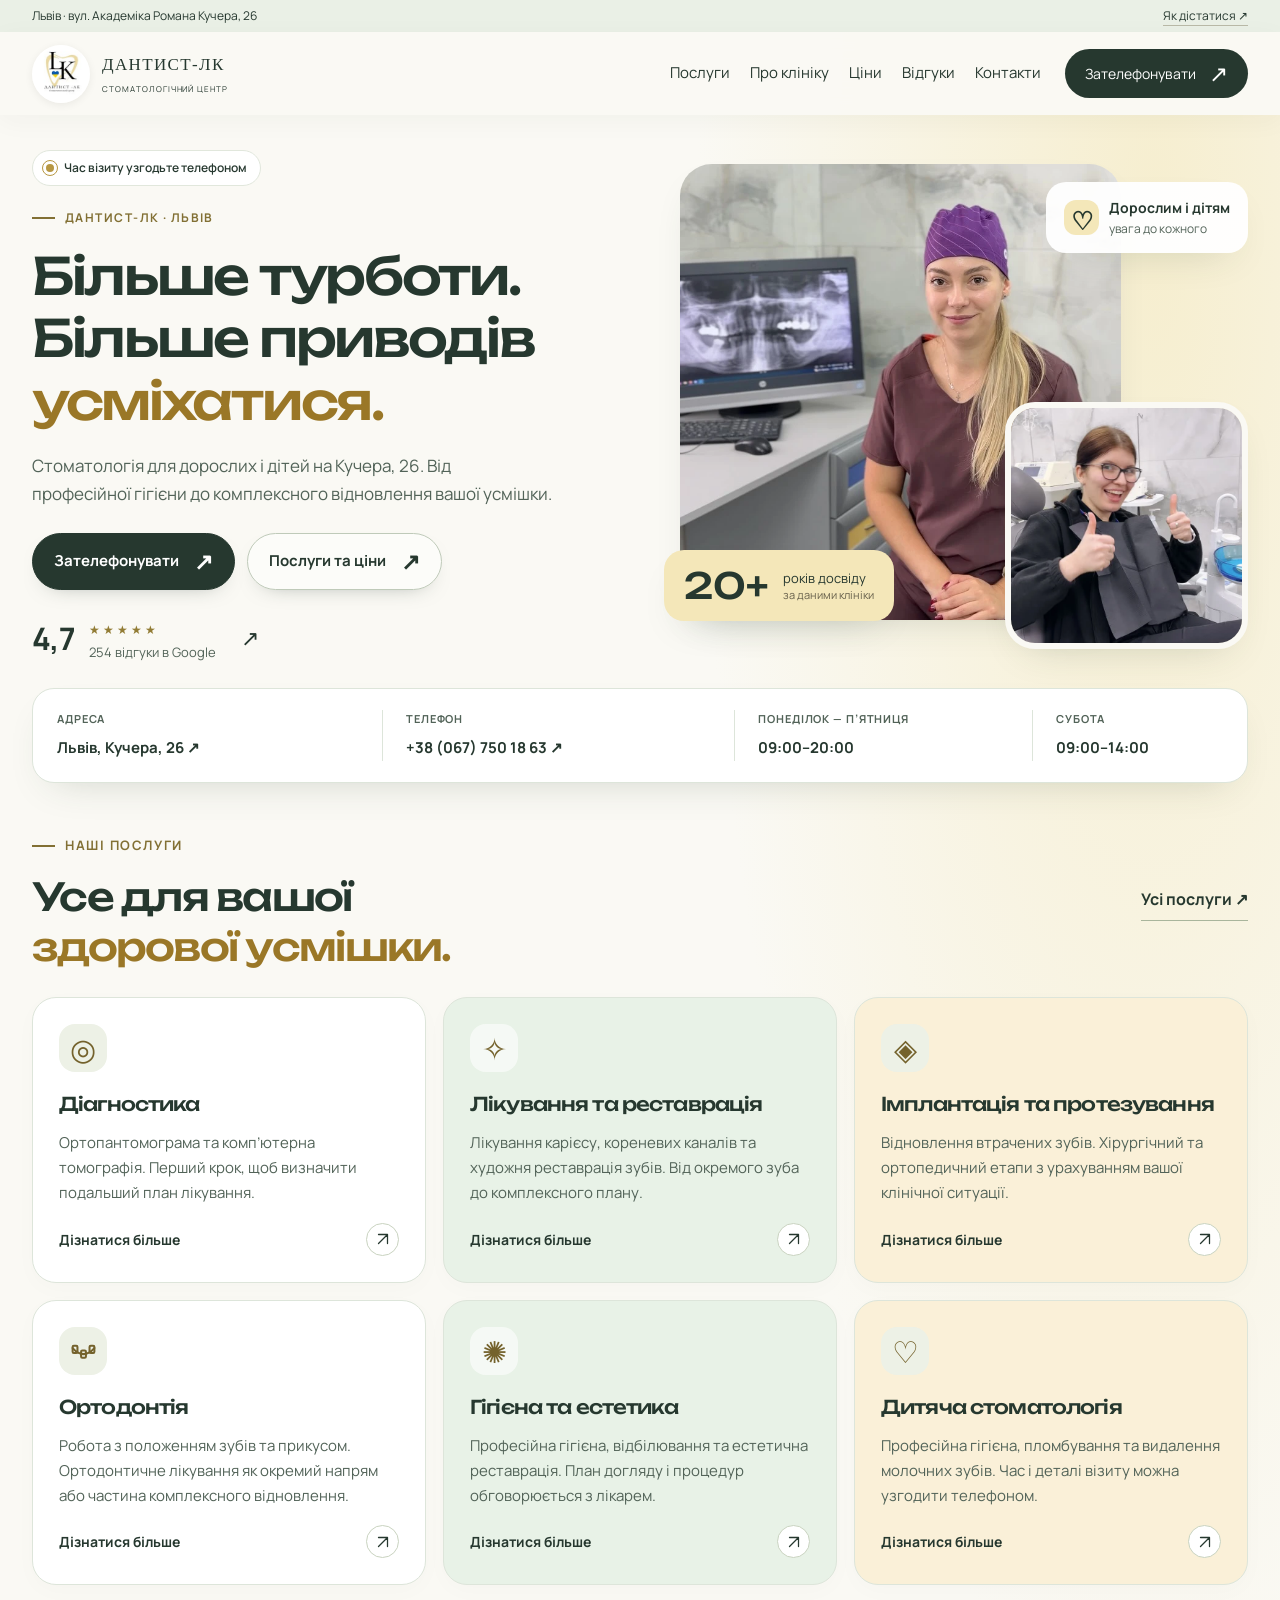
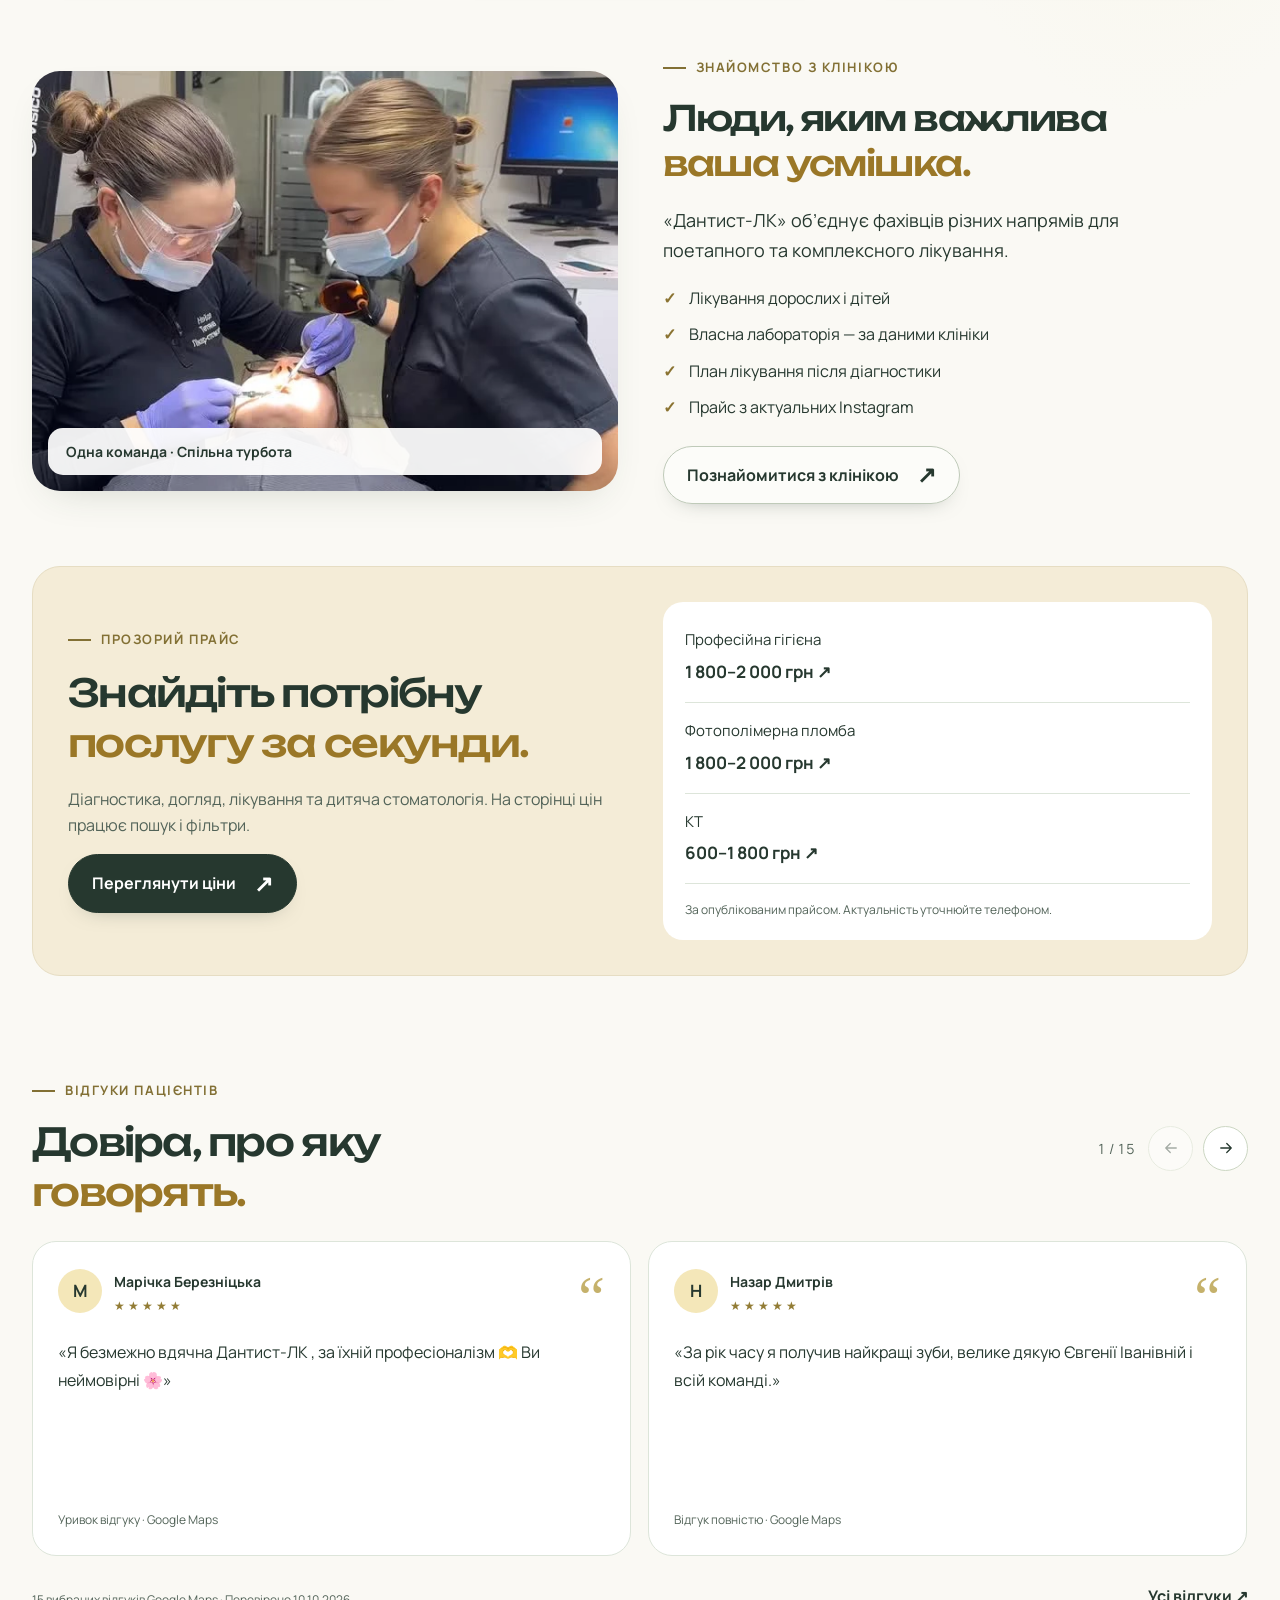
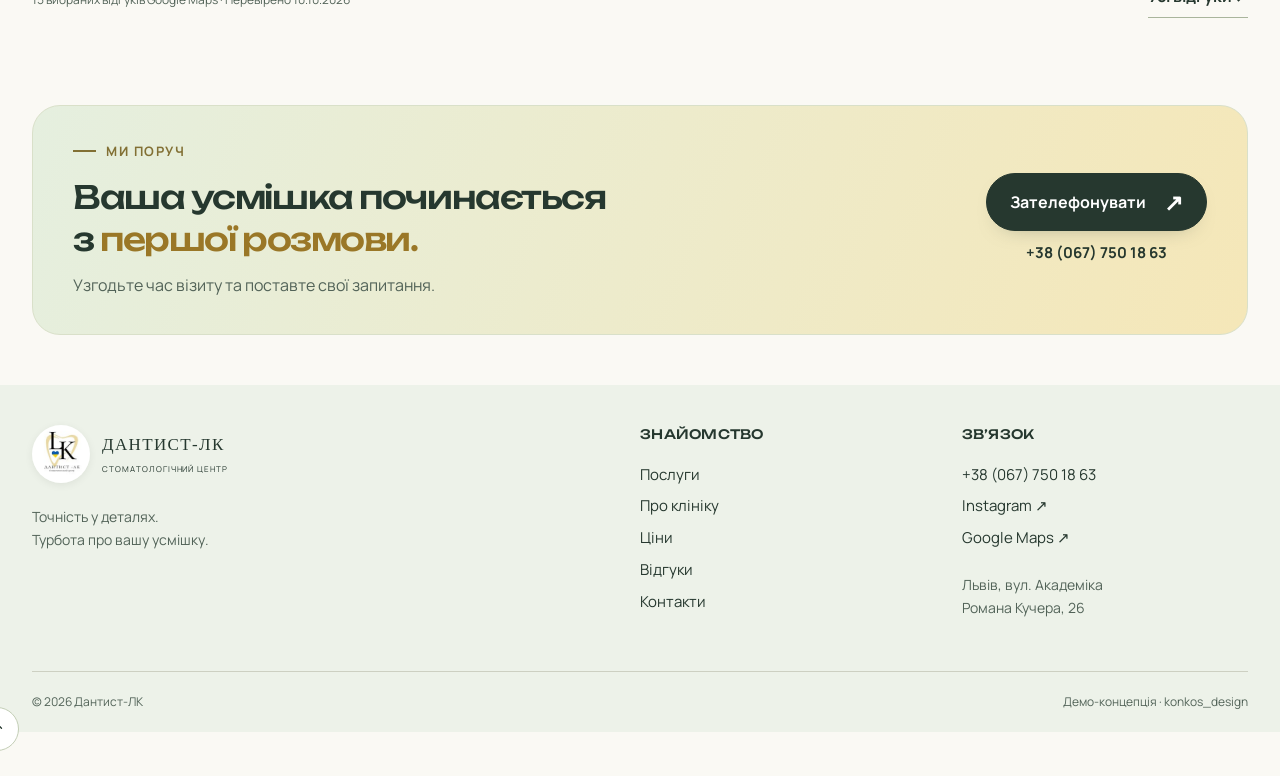
==== commit ce64177c: "Add files via upload" ====
--- a/index.html
+++ b/index.html
@@ -1 +1,4 @@
-<!doctype html><html lang="uk"><head><meta charset="utf-8"><meta name="viewport" content="width=device-width,initial-scale=1"><meta name="robots" content="noindex, nofollow"><title>Головна | Дантист-ЛК · Львів</title><meta name="description" content="Стоматологічний центр Дантист-ЛК у Львові. Послуги, ціни, відгуки та контакти. Вул. Академіка Романа Кучера, 26."><meta property="og:title" content="Дантист-ЛК — стоматологія у Львові"><meta property="og:description" content="Турбота про усмішку починається з довіри. Познайомтеся з клінікою на Кучера, 26."><meta property="og:image" content="https://konkos-design.github.io/dantyst-lk/img/og-image.jpg"><meta property="og:image:width" content="1200"><meta property="og:image:height" content="630"><meta property="og:url" content="https://konkos-design.github.io/dantyst-lk/index.html"><meta property="og:type" content="website"><meta property="og:locale" content="uk_UA"><meta name="twitter:card" content="summary_large_image"><meta name="theme-color" content="#f8f7f2"><link rel="icon" href="img/logo.jpg"><link rel="stylesheet" href="css/style.css"><link rel="stylesheet" href="css/redesign.css"><script defer src="js/interactions.js"></script></head><body><div class="scroll-progress" aria-hidden="true"></div><a class="skip" href="#main">Перейти до вмісту</a><div class="topline"><div class="wrap"><span>Львів · вул. Академіка Романа Кучера, 26</span><a href="https://www.google.com/maps/place/?q=place_id:ChIJh5E14OPdOkcRaymkbIEBHJA" target="_blank" rel="noopener noreferrer">Як дістатися ↗</a></div></div><header class="header"><div class="wrap header-inner"><a class="brand" href="index.html" aria-label="Дантист-ЛК — головна"><img src="img/logo.jpg" width="64" height="64" alt="Логотип Дантист-ЛК"><span>ДАНТИСТ-ЛК<small>СТОМАТОЛОГІЧНИЙ ЦЕНТР</small></span></a><button class="menu-toggle" aria-controls="navigation" aria-expanded="false" aria-label="Відкрити меню"><span></span><span></span></button><nav id="navigation" aria-label="Головна навігація"><a href="poslugy.html">Послуги</a><a href="pro-kliniku.html">Про клініку</a><a href="tsiny.html">Ціни</a><a href="vidguky.html">Відгуки</a><a href="kontakty.html">Контакти</a></nav><a class="header-call" href="tel:+380677501863">Зателефонувати <span aria-hidden="true">↗</span></a></div></header><main id="main"><section class="hero wrap"><div class="hero-copy"><div class="status"><span class="status-dot"></span><span data-status>Пн–Пт 09:00–20:00 · Сб 09:00–14:00</span></div><div class="eyebrow">ДАНТИСТ-ЛК · ЛЬВІВ</div><h1>Більше турботи.<br>Більше приводів<br><em>усміхатися.</em></h1><p class="lead">Стоматологія для дорослих і дітей на Кучера, 26. Від професійної гігієни до комплексного відновлення вашої усмішки.</p><div class="hero-actions"><a class="button " href="tel:+380677501863">Зателефонувати<span aria-hidden="true">↗</span></a><a class="button outline" href="tsiny.html">Послуги та ціни<span aria-hidden="true">↗</span></a></div><a class="rating" href="https://www.google.com/maps/place/?q=place_id:ChIJh5E14OPdOkcRaymkbIEBHJA" target="_blank" rel="noopener noreferrer"><strong>4,7</strong><div><span class="stars">★★★★★</span><span>254 відгуки в Google</span></div><span class="rating-arrow">↗</span></a></div><div class="hero-visual"><div class="hero-photo-main"><img class="" src="img/team-color.webp" alt="Команда Дантист-ЛК у клініці" fetchpriority="high"></div><div class="hero-photo-secondary"><img class="" src="img/smile-color.webp" alt="Усмішка у стоматологічному кріслі" loading="lazy"></div><div class="float-chip"><span class="chip-icon">♡</span><div>Дорослим і дітям<small>увага до кожного</small></div></div><div class="float-experience"><strong><span data-count="20">20</span>+</strong><span>років досвіду<small>за даними клініки</small></span></div></div></section><section class="quick-info wrap"><a href="kontakty.html"><span>АДРЕСА</span><strong>Львів, Кучера, 26 ↗</strong></a><a href="tel:+380677501863"><span>ТЕЛЕФОН</span><strong>+38 (067) 750 18 63 ↗</strong></a><a href="kontakty.html"><span>ПОНЕДІЛОК — П’ЯТНИЦЯ</span><strong>09:00–20:00</strong></a><a href="kontakty.html"><span>СУБОТА</span><strong>09:00–14:00</strong></a></section><section class="section wrap" data-service-filter><div class="section-heading reveal"><div><div class="eyebrow">НАШІ ПОСЛУГИ</div><h2>Усе для вашої<br><em>здорової усмішки.</em></h2></div><a class="text-link" href="poslugy.html">Усі послуги ↗</a></div><div class="filters" aria-label="Напрями послуг"><button class="chip active" type="button" data-filter="all" aria-pressed="true">Усі напрями</button><button class="chip " type="button" data-filter="care" aria-pressed="false">Лікування</button><button class="chip " type="button" data-filter="restore" aria-pressed="false">Відновлення</button><button class="chip " type="button" data-filter="beauty" aria-pressed="false">Естетика</button><button class="chip " type="button" data-filter="kids" aria-pressed="false">Для дітей</button></div><div class="service-grid"><a class="service-card reveal" data-category="care" href="poslugy.html#diagnostyka"><span class="service-icon" aria-hidden="true">◎</span><h3>Діагностика</h3><p>Ортопантомограма та комп’ютерна томографія. Перший крок, щоб визначити подальший план лікування.</p><span class="service-foot">Дізнатися більше <span class="card-arrow" aria-hidden="true">↗</span></span></a><a class="service-card reveal" data-category="care" href="poslugy.html#likuvannia"><span class="service-icon" aria-hidden="true">✧</span><h3>Лікування та реставрація</h3><p>Лікування карієсу, кореневих каналів та художня реставрація зубів. Від окремого зуба до комплексного плану.</p><span class="service-foot">Дізнатися більше <span class="card-arrow" aria-hidden="true">↗</span></span></a><a class="service-card reveal" data-category="restore" href="poslugy.html#implantatsiia"><span class="service-icon" aria-hidden="true">◈</span><h3>Імплантація та протезування</h3><p>Відновлення втрачених зубів. Хірургічний та ортопедичний етапи з урахуванням вашої клінічної ситуації.</p><span class="service-foot">Дізнатися більше <span class="card-arrow" aria-hidden="true">↗</span></span></a><a class="service-card reveal" data-category="restore" href="poslugy.html#ortodontiia"><span class="service-icon" aria-hidden="true">⌁</span><h3>Ортодонтія</h3><p>Робота з положенням зубів та прикусом. Ортодонтичне лікування як окремий напрям або частина комплексного відновлення.</p><span class="service-foot">Дізнатися більше <span class="card-arrow" aria-hidden="true">↗</span></span></a><a class="service-card reveal" data-category="beauty" href="poslugy.html#hihiiena"><span class="service-icon" aria-hidden="true">✺</span><h3>Гігієна та естетика</h3><p>Професійна гігієна, відбілювання та естетична реставрація. План догляду і процедур обговорюється з лікарем.</p><span class="service-foot">Дізнатися більше <span class="card-arrow" aria-hidden="true">↗</span></span></a><a class="service-card reveal" data-category="kids" href="poslugy.html#dytiacha"><span class="service-icon" aria-hidden="true">♡</span><h3>Дитяча стоматологія</h3><p>Професійна гігієна, пломбування та видалення молочних зубів. Час і деталі візиту можна узгодити телефоном.</p><span class="service-foot">Дізнатися більше <span class="card-arrow" aria-hidden="true">↗</span></span></a></div></section><section class="about-teaser wrap"><div class="about-photo reveal"><img class="" src="img/work-color.webp" alt="Лікарка та асистентка за роботою" loading="lazy"><span class="photo-badge">Одна команда · Спільна турбота</span></div><div class="about-copy reveal"><div class="eyebrow">ЗНАЙОМСТВО З КЛІНІКОЮ</div><h2>Люди, яким важлива<br><em>ваша усмішка.</em></h2><p class="lead">«Дантист-ЛК» об’єднує фахівців різних напрямів для поетапного та комплексного лікування.</p><ul class="benefits"><li>Лікування дорослих і дітей</li><li>Власна лабораторія — за даними клініки</li><li>План лікування після діагностики</li><li>Прайс з актуальних Instagram</li></ul><a class="button outline" href="pro-kliniku.html">Познайомитися з клінікою<span aria-hidden="true">↗</span></a></div></section><section class="section wrap"><div class="price-teaser reveal"><div><div class="eyebrow">ПРОЗОРИЙ ПРАЙС</div><h2>Знайдіть потрібну<br><em>послугу за секунди.</em></h2><p>Діагностика, догляд, лікування та дитяча стоматологія. На сторінці цін працює пошук і фільтри.</p><a class="button " href="tsiny.html">Переглянути ціни<span aria-hidden="true">↗</span></a></div><div class="mini-prices"><a href="tsiny.html?search=гігієна"><span>Професійна гігієна</span><strong>1 800–2 000 грн ↗</strong></a><a href="tsiny.html?search=пломба"><span>Фотополімерна пломба</span><strong>1 800–2 000 грн ↗</strong></a><a href="tsiny.html?search=КТ"><span>КТ</span><strong>600–1 800 грн ↗</strong></a><small>За опублікованим прайсом. Актуальність уточнюйте телефоном.</small></div></div></section><section class="section wrap"><div class="section-heading reveal"><div><div class="eyebrow">ВІДГУКИ ПАЦІЄНТІВ</div><h2>Довіра, про яку<br><em>говорять.</em></h2></div><div class="rail-controls"><button data-rail="prev" aria-label="Попередній відгук">←</button><button data-rail="next" aria-label="Наступний відгук">→</button></div></div><div class="reviews review-rail" id="reviews-list"><article class="review"><div class="review-top"><span class="avatar">М</span><div><strong>Марічка Березніцька</strong><div class="stars" aria-label="5 із 5">★★★★★</div></div><span class="quote" aria-hidden="true">“</span></div><blockquote>«Я безмежно вдячна Дантист-ЛК , за їхній професіоналізм 🫶 Ви неймовірні 🌸»</blockquote><small>Уривок відгуку · Google Maps</small></article><article class="review"><div class="review-top"><span class="avatar">Н</span><div><strong>Назар Дмитрів</strong><div class="stars" aria-label="5 із 5">★★★★★</div></div><span class="quote" aria-hidden="true">“</span></div><blockquote>«За рік часу я получив найкращі зуби, велике дякую Євгенії Іванівній і всій команді.»</blockquote><small>Відгук повністю · Google Maps</small></article><article class="review"><div class="review-top"><span class="avatar">А</span><div><strong>Анастасія Тананайська</strong><div class="stars" aria-label="5 із 5">★★★★★</div></div><span class="quote" aria-hidden="true">“</span></div><blockquote>«Дуже гарна клініка, фахівці – професіонали у своїй справі. Приємні враження від надання послуг і сервісу, а також від швидкості й якості в обслуговуванні. Ви круті❤️»</blockquote><small>Відгук повністю · Google Maps</small></article></div><div class="review-bottom"><p class="source-note">Вибрані відгуки Google Maps · Перевірено 09.10.2026</p><a class="text-link" href="vidguky.html">Усі відгуки ↗</a></div></section><section class="cta wrap reveal"><div><div class="eyebrow">МИ ПОРУЧ</div><h2>Ваша усмішка починається<br>з <em>першої розмови.</em></h2><p>Узгодьте час візиту та поставте свої запитання.</p></div><div><a class="button " href="tel:+380677501863">Зателефонувати<span aria-hidden="true">↗</span></a><a class="cta-phone" href="tel:+380677501863">+38 (067) 750 18 63</a></div></section></main><footer><div class="wrap footer-grid"><div><a class="brand" href="index.html"><img src="img/logo.jpg" width="64" height="64" alt="Дантист-ЛК"><span>ДАНТИСТ-ЛК<small>СТОМАТОЛОГІЧНИЙ ЦЕНТР</small></span></a><p>Точність у деталях.<br>Турбота про вашу усмішку.</p></div><div><h3>Знайомство</h3><a href="poslugy.html">Послуги</a><a href="pro-kliniku.html">Про клініку</a><a href="tsiny.html">Ціни</a><a href="vidguky.html">Відгуки</a><a href="kontakty.html">Контакти</a></div><div><h3>Зв’язок</h3><a href="tel:+380677501863">+38 (067) 750 18 63</a><a href="https://www.instagram.com/dentistlk/" target="_blank" rel="noopener noreferrer">Instagram ↗</a><a href="https://www.google.com/maps/place/?q=place_id:ChIJh5E14OPdOkcRaymkbIEBHJA" target="_blank" rel="noopener noreferrer">Google Maps ↗</a><p>Львів, вул. Академіка<br>Романа Кучера, 26</p></div></div><div class="wrap footer-bottom"><span>© 2026 Дантист-ЛК</span><span>Демо-концепція · konkos_design</span></div></footer><button class="back-top" aria-label="Повернутися нагору">↑</button><dialog class="lightbox"><button class="lightbox-close" aria-label="Закрити фото">×</button><img alt=""><p></p></dialog><a class="mobile-call" href="tel:+380677501863">Зателефонувати до клініки ↗</a></body></html>+<!doctype html><html lang="uk"><head><meta charset="utf-8"><meta name="viewport" content="width=device-width,initial-scale=1"><meta name="robots" content="noindex, nofollow"><title>Головна | Дантист-ЛК · Львів</title><meta name="description" content="Стоматологічний центр Дантист-ЛК у Львові. Послуги, ціни, відгуки та контакти. Вул. Академіка Романа Кучера, 26."><meta property="og:title" content="Дантист-ЛК — стоматологія у Львові"><meta property="og:description" content="Турбота про усмішку починається з довіри. Познайомтеся з клінікою на Кучера, 26."><meta property="og:image" content="https://konkos-design.github.io/dantyst-lk/img/og-image.jpg"><meta property="og:image:width" content="1200"><meta property="og:image:height" content="630"><meta property="og:url" content="https://konkos-design.github.io/dantyst-lk/index.html"><meta property="og:type" content="website"><meta property="og:locale" content="uk_UA"><meta name="twitter:card" content="summary_large_image"><meta name="theme-color" content="#f8f7f2"><link rel="icon" href="img/logo.jpg"><link rel="stylesheet" href="css/style.css"><link rel="stylesheet" href="css/redesign.css"><script defer src="js/interactions.js"></script></head><body><div class="scroll-progress" aria-hidden="true"></div><a class="skip" href="#main">Перейти до вмісту</a><div class="topline"><div class="wrap"><span>Львів · вул. Академіка Романа Кучера, 26</span><a href="https://www.google.com/maps/place/?q=place_id:ChIJh5E14OPdOkcRaymkbIEBHJA" target="_blank" rel="noopener noreferrer">Як дістатися ↗</a></div></div><header class="header"><div class="wrap header-inner"><a class="brand" href="index.html" aria-label="Дантист-ЛК — головна"><img src="img/logo.jpg" width="64" height="64" alt="Логотип Дантист-ЛК"><span>ДАНТИСТ-ЛК<small>СТОМАТОЛОГІЧНИЙ ЦЕНТР</small></span></a><button class="menu-toggle" aria-controls="navigation" aria-expanded="false" aria-label="Відкрити меню"><span></span><span></span></button><nav id="navigation" aria-label="Головна навігація"><a href="poslugy.html">Послуги</a><a href="pro-kliniku.html">Про клініку</a><a href="tsiny.html">Ціни</a><a href="vidguky.html">Відгуки</a><a href="kontakty.html">Контакти</a></nav><a class="header-call" href="tel:+380677501863">Зателефонувати <span aria-hidden="true">↗</span></a></div></header><main id="main"><section class="hero wrap"><div class="hero-copy"><div class="status"><span class="status-dot"></span><span data-status>Пн–Пт 09:00–20:00 · Сб 09:00–14:00</span></div><div class="eyebrow">ДАНТИСТ-ЛК · ЛЬВІВ</div><h1>Більше турботи.<br>Більше приводів<br><em>усміхатися.</em></h1><p class="lead">Стоматологія для дорослих і дітей на Кучера, 26. Від професійної гігієни до комплексного відновлення вашої усмішки.</p><div class="hero-actions"><a class="button " href="tel:+380677501863">Зателефонувати<span aria-hidden="true">↗</span></a><a class="button outline" href="tsiny.html">Послуги та ціни<span aria-hidden="true">↗</span></a></div><a class="rating" href="https://www.google.com/maps/place/?q=place_id:ChIJh5E14OPdOkcRaymkbIEBHJA" target="_blank" rel="noopener noreferrer"><strong>4,7</strong><div><span class="stars">★★★★★</span><span>254 відгуки в Google</span></div><span class="rating-arrow">↗</span></a></div><div class="hero-visual"><div class="hero-photo-main"><img class="" src="img/team-color.webp" alt="Команда Дантист-ЛК у клініці" fetchpriority="high"></div><div class="hero-photo-secondary"><img class="" src="img/smile-color.webp" alt="Усмішка у стоматологічному кріслі" loading="lazy"></div><div class="float-chip"><span class="chip-icon">♡</span><div>Дорослим і дітям<small>увага до кожного</small></div></div><div class="float-experience"><strong><span data-count="20">20</span>+</strong><span>років досвіду<small>за даними клініки</small></span></div></div></section><section class="quick-info wrap"><a href="kontakty.html"><span>АДРЕСА</span><strong>Львів, Кучера, 26 ↗</strong></a><a href="tel:+380677501863"><span>ТЕЛЕФОН</span><strong>+38 (067) 750 18 63 ↗</strong></a><a href="kontakty.html"><span>ПОНЕДІЛОК — П’ЯТНИЦЯ</span><strong>09:00–20:00</strong></a><a href="kontakty.html"><span>СУБОТА</span><strong>09:00–14:00</strong></a></section><section class="section wrap"><div class="section-heading reveal"><div><div class="eyebrow">НАШІ ПОСЛУГИ</div><h2>Усе для вашої<br><em>здорової усмішки.</em></h2></div><a class="text-link" href="poslugy.html">Усі послуги ↗</a></div><div class="service-grid"><a class="service-card reveal" data-category="care" href="poslugy.html#diagnostyka"><span class="service-icon" aria-hidden="true">◎</span><h3>Діагностика</h3><p>Ортопантомограма та комп’ютерна томографія. Перший крок, щоб визначити подальший план лікування.</p><span class="service-foot">Дізнатися більше <span class="card-arrow" aria-hidden="true"><svg viewBox="0 0 24 24" fill="none" stroke="currentColor" stroke-width="1.7" stroke-linecap="round" stroke-linejoin="round" aria-hidden="true" focusable="false"><path d="M6 18 18 6M6 6h12v12"/></svg></span></span></a><a class="service-card reveal" data-category="care" href="poslugy.html#likuvannia"><span class="service-icon" aria-hidden="true">✧</span><h3>Лікування та реставрація</h3><p>Лікування карієсу, кореневих каналів та художня реставрація зубів. Від окремого зуба до комплексного плану.</p><span class="service-foot">Дізнатися більше <span class="card-arrow" aria-hidden="true"><svg viewBox="0 0 24 24" fill="none" stroke="currentColor" stroke-width="1.7" stroke-linecap="round" stroke-linejoin="round" aria-hidden="true" focusable="false"><path d="M6 18 18 6M6 6h12v12"/></svg></span></span></a><a class="service-card reveal" data-category="restore" href="poslugy.html#implantatsiia"><span class="service-icon" aria-hidden="true">◈</span><h3>Імплантація та протезування</h3><p>Відновлення втрачених зубів. Хірургічний та ортопедичний етапи з урахуванням вашої клінічної ситуації.</p><span class="service-foot">Дізнатися більше <span class="card-arrow" aria-hidden="true"><svg viewBox="0 0 24 24" fill="none" stroke="currentColor" stroke-width="1.7" stroke-linecap="round" stroke-linejoin="round" aria-hidden="true" focusable="false"><path d="M6 18 18 6M6 6h12v12"/></svg></span></span></a><a class="service-card reveal" data-category="restore" href="poslugy.html#ortodontiia"><span class="service-icon" aria-hidden="true"><svg viewBox="0 0 24 24" fill="none" stroke="currentColor" stroke-width="1.7" stroke-linecap="round" stroke-linejoin="round" aria-hidden="true" focusable="false"><path d="M3 10q9 10 18 0"/><rect x="3" y="8" width="4" height="6" rx="1"/><rect x="10" y="12" width="4" height="6" rx="1"/><rect x="17" y="8" width="4" height="6" rx="1"/></svg></span><h3>Ортодонтія</h3><p>Робота з положенням зубів та прикусом. Ортодонтичне лікування як окремий напрям або частина комплексного відновлення.</p><span class="service-foot">Дізнатися більше <span class="card-arrow" aria-hidden="true"><svg viewBox="0 0 24 24" fill="none" stroke="currentColor" stroke-width="1.7" stroke-linecap="round" stroke-linejoin="round" aria-hidden="true" focusable="false"><path d="M6 18 18 6M6 6h12v12"/></svg></span></span></a><a class="service-card reveal" data-category="beauty" href="poslugy.html#hihiiena"><span class="service-icon" aria-hidden="true">✺</span><h3>Гігієна та естетика</h3><p>Професійна гігієна, відбілювання та естетична реставрація. План догляду і процедур обговорюється з лікарем.</p><span class="service-foot">Дізнатися більше <span class="card-arrow" aria-hidden="true"><svg viewBox="0 0 24 24" fill="none" stroke="currentColor" stroke-width="1.7" stroke-linecap="round" stroke-linejoin="round" aria-hidden="true" focusable="false"><path d="M6 18 18 6M6 6h12v12"/></svg></span></span></a><a class="service-card reveal" data-category="kids" href="poslugy.html#dytiacha"><span class="service-icon" aria-hidden="true">♡</span><h3>Дитяча стоматологія</h3><p>Професійна гігієна, пломбування та видалення молочних зубів. Час і деталі візиту можна узгодити телефоном.</p><span class="service-foot">Дізнатися більше <span class="card-arrow" aria-hidden="true"><svg viewBox="0 0 24 24" fill="none" stroke="currentColor" stroke-width="1.7" stroke-linecap="round" stroke-linejoin="round" aria-hidden="true" focusable="false"><path d="M6 18 18 6M6 6h12v12"/></svg></span></span></a></div></section><section class="about-teaser wrap"><div class="about-photo reveal"><img class="" src="img/work-color.webp" alt="Лікарка та асистентка за роботою" loading="lazy"><span class="photo-badge">Одна команда · Спільна турбота</span></div><div class="about-copy reveal"><div class="eyebrow">ЗНАЙОМСТВО З КЛІНІКОЮ</div><h2>Люди, яким важлива<br><em>ваша усмішка.</em></h2><p class="lead">«Дантист-ЛК» об’єднує фахівців різних напрямів для поетапного та комплексного лікування.</p><ul class="benefits"><li>Лікування дорослих і дітей</li><li>Власна лабораторія — за даними клініки</li><li>План лікування після діагностики</li><li>Прайс з актуальних Instagram</li></ul><a class="button outline" href="pro-kliniku.html">Познайомитися з клінікою<span aria-hidden="true">↗</span></a></div></section><section class="section wrap"><div class="price-teaser reveal"><div><div class="eyebrow">ПРОЗОРИЙ ПРАЙС</div><h2>Знайдіть потрібну<br><em>послугу за секунди.</em></h2><p>Діагностика, догляд, лікування та дитяча стоматологія. На сторінці цін працює пошук і фільтри.</p><a class="button " href="tsiny.html">Переглянути ціни<span aria-hidden="true">↗</span></a></div><div class="mini-prices"><a href="tsiny.html?search=гігієна"><span>Професійна гігієна</span><strong>1 800–2 000 грн ↗</strong></a><a href="tsiny.html?search=пломба"><span>Фотополімерна пломба</span><strong>1 800–2 000 грн ↗</strong></a><a href="tsiny.html?search=КТ"><span>КТ</span><strong>600–1 800 грн ↗</strong></a><small>За опублікованим прайсом. Актуальність уточнюйте телефоном.</small></div></div></section><section class="section wrap"><div class="section-heading reveal"><div><div class="eyebrow">ВІДГУКИ ПАЦІЄНТІВ</div><h2>Довіра, про яку<br><em>говорять.</em></h2></div><div class="rail-controls"><span class="rail-position" aria-live="polite">1 / 15</span><button type="button" data-rail="prev" aria-label="Попередній відгук"><svg viewBox="0 0 24 24" fill="none" stroke="currentColor" stroke-width="1.7" stroke-linecap="round" stroke-linejoin="round" aria-hidden="true" focusable="false"><path d="M19 12H5m6-6-6 6 6 6"/></svg></button><button type="button" data-rail="next" aria-label="Наступний відгук"><svg viewBox="0 0 24 24" fill="none" stroke="currentColor" stroke-width="1.7" stroke-linecap="round" stroke-linejoin="round" aria-hidden="true" focusable="false"><path d="M5 12h14m-6-6 6 6-6 6"/></svg></button></div></div><div class="reviews review-rail" id="reviews-list"><article class="review"><div class="review-top"><span class="avatar">М</span><div><strong>Марічка Березніцька</strong><div class="stars" aria-label="5 із 5">★★★★★</div></div><span class="quote" aria-hidden="true">“</span></div><blockquote>«Я безмежно вдячна Дантист-ЛК , за їхній професіоналізм 🫶 Ви неймовірні 🌸»</blockquote><small>Уривок відгуку · Google Maps</small></article><article class="review"><div class="review-top"><span class="avatar">Н</span><div><strong>Назар Дмитрів</strong><div class="stars" aria-label="5 із 5">★★★★★</div></div><span class="quote" aria-hidden="true">“</span></div><blockquote>«За рік часу я получив найкращі зуби, велике дякую Євгенії Іванівній і всій команді.»</blockquote><small>Відгук повністю · Google Maps</small></article><article class="review"><div class="review-top"><span class="avatar">А</span><div><strong>Анастасія Тананайська</strong><div class="stars" aria-label="5 із 5">★★★★★</div></div><span class="quote" aria-hidden="true">“</span></div><blockquote>«Дуже гарна клініка, фахівці – професіонали у своїй справі. Приємні враження від надання послуг і сервісу, а також від швидкості й якості в обслуговуванні. Ви круті❤️»</blockquote><small>Відгук повністю · Google Maps</small></article><article class="review"><div class="review-top"><span class="avatar">M</span><div><strong>Maria Кulhavets</strong><div class="stars" aria-label="5 із 5">★★★★★</div></div><span class="quote" aria-hidden="true">“</span></div><blockquote>«Чудова клініка і дуже професійні спеціалісти! Найважчі випадки  для вас - це легко!!! Працюють з найкращими імплантологічними системами Straumann з пожиттєвою гарантією.»</blockquote><small>Уривок відгуку · Google Maps</small></article><article class="review"><div class="review-top"><span class="avatar">И</span><div><strong>Ия Смачная</strong><div class="stars" aria-label="5 із 5">★★★★★</div></div><span class="quote" aria-hidden="true">“</span></div><blockquote>«Величезне дякую стоматологічному центру «Дантист - ЛК» у Львові за мою усмішку! Висловлюю щиру вдячність Лесі Володимирівні Кузь та Василю Михайловичу Мандруку за їхні золоті руки та повне розуміння. Також хочеться відзначити всю команду центру, яка бере участь у лікуванні та обслуговуванні пацієнтів.»</blockquote><small>Уривок відгуку · Google Maps</small></article><article class="review"><div class="review-top"><span class="avatar">M</span><div><strong>Mariia Koval</strong><div class="stars" aria-label="5 із 5">★★★★★</div></div><span class="quote" aria-hidden="true">“</span></div><blockquote>«Неймовірно задоволена результатом реставрації зубів у цій клініці! 😍 Усмішка виглядає просто бездоганно і природно. Сама клініка вражає своїм рівнем: тут є все необхідне сучасне обладнання, навіть власна лабораторія та якісна діагностика (можна одразу на місці зробити 3D-знімок/КТ зубів, що значно економить час).»</blockquote><small>Уривок відгуку · Google Maps</small></article><article class="review"><div class="review-top"><span class="avatar">Д</span><div><strong>Дмитрий Федяй</strong><div class="stars" aria-label="5 із 5">★★★★★</div></div><span class="quote" aria-hidden="true">“</span></div><blockquote>«Найкраща клініка в якій я був. Ставлення до клієнтів відмінне, лікарі професійні, привітні. Рекомендую не пожаліти!!!»</blockquote><small>Відгук · Google Maps</small></article><article class="review"><div class="review-top"><span class="avatar">М</span><div><strong>Марія Куземська</strong><div class="stars" aria-label="5 із 5">★★★★★</div></div><span class="quote" aria-hidden="true">“</span></div><blockquote>«Добрий день)
+Вкотре хочу подякувати лікарю-стоматологу Мандруку В.М.та всій команді клініки за професійність,уважність,чуйність та бажання допомогти!
+Щиро рекомендую🥰»</blockquote><small>Уривок відгуку · Google Maps</small></article><article class="review"><div class="review-top"><span class="avatar">L</span><div><strong>Llosh</strong><div class="stars" aria-label="5 із 5">★★★★★</div></div><span class="quote" aria-hidden="true">“</span></div><blockquote>«Клініка супер!!!
+Дякую всім лікарям за турботу та професіоналізм»</blockquote><small>Відгук · Google Maps</small></article><article class="review"><div class="review-top"><span class="avatar">T</span><div><strong>Tetiana Bundyra</strong><div class="stars" aria-label="5 із 5">★★★★★</div></div><span class="quote" aria-hidden="true">“</span></div><blockquote>«Найкраща клініка стоматології у Львові! Відвідуємо всією сімʼєю вже багато років. І найкрасивіша усмішка завдяки вашим лікарям 🤍»</blockquote><small>Уривок відгуку · Google Maps</small></article><article class="review"><div class="review-top"><span class="avatar">Г</span><div><strong>Галя Ковальчук</strong><div class="stars" aria-label="5 із 5">★★★★★</div></div><span class="quote" aria-hidden="true">“</span></div><blockquote>«Найкраща клініка, найкращі спеціалісти. Особлива подяка Кузь Лесі Володимирівній, людина на своєму місці. Гарно організувала свою команду професіоналів. Рекомендую ЛК Дантист усім.»</blockquote><small>Відгук · Google Maps</small></article><article class="review"><div class="review-top"><span class="avatar">N</span><div><strong>Nastya Antoschuk</strong><div class="stars" aria-label="5 із 5">★★★★★</div></div><span class="quote" aria-hidden="true">“</span></div><blockquote>«Найкраща клініка і умови для хірургічного лікування!»</blockquote><small>Відгук · Google Maps</small></article><article class="review"><div class="review-top"><span class="avatar">К</span><div><strong>Катя Добровольська</strong><div class="stars" aria-label="5 із 5">★★★★★</div></div><span class="quote" aria-hidden="true">“</span></div><blockquote>«Залишилася дуже задоволена візитом. Лікарі дуже привітні та професіонали. Навіть проконсультував пародонт,  хоч запис був розписаний. Рекомендую!!!»</blockquote><small>Відгук · Google Maps</small></article><article class="review"><div class="review-top"><span class="avatar">Е</span><div><strong>Елена Петрова</strong><div class="stars" aria-label="5 із 5">★★★★★</div></div><span class="quote" aria-hidden="true">“</span></div><blockquote>«Найкраща клініка у Львові! Настільки все швидко, сучасно, приємно, доступно! Велике дякую! Будьте здорові 🙏🏼»</blockquote><small>Уривок відгуку · Google Maps</small></article><article class="review"><div class="review-top"><span class="avatar">В</span><div><strong>Вікторія Боднарчук</strong><div class="stars" aria-label="5 із 5">★★★★★</div></div><span class="quote" aria-hidden="true">“</span></div><blockquote>«Хочу подякувати Лесі Володимирівній та Марії Василівній за індивідуальний підхід, людяність та професіоналізм🧡 з вами лікування проходить легко та без болю. Щира рекомендація 🫶🏼»</blockquote><small>Уривок відгуку · Google Maps</small></article></div><div class="review-bottom"><p class="source-note">15 вибраних відгуків Google Maps · Перевірено 10.10.2026</p><a class="text-link" href="vidguky.html">Усі відгуки ↗</a></div></section><section class="cta wrap reveal"><div><div class="eyebrow">МИ ПОРУЧ</div><h2>Ваша усмішка починається<br>з <em>першої розмови.</em></h2><p>Узгодьте час візиту та поставте свої запитання.</p></div><div><a class="button " href="tel:+380677501863">Зателефонувати<span aria-hidden="true">↗</span></a><a class="cta-phone" href="tel:+380677501863">+38 (067) 750 18 63</a></div></section></main><footer><div class="wrap footer-grid"><div><a class="brand" href="index.html"><img src="img/logo.jpg" width="64" height="64" alt="Дантист-ЛК"><span>ДАНТИСТ-ЛК<small>СТОМАТОЛОГІЧНИЙ ЦЕНТР</small></span></a><p>Точність у деталях.<br>Турбота про вашу усмішку.</p></div><div><h3>Знайомство</h3><a href="poslugy.html">Послуги</a><a href="pro-kliniku.html">Про клініку</a><a href="tsiny.html">Ціни</a><a href="vidguky.html">Відгуки</a><a href="kontakty.html">Контакти</a></div><div><h3>Зв’язок</h3><a href="tel:+380677501863">+38 (067) 750 18 63</a><a href="https://www.instagram.com/dentistlk/" target="_blank" rel="noopener noreferrer">Instagram ↗</a><a href="https://www.google.com/maps/place/?q=place_id:ChIJh5E14OPdOkcRaymkbIEBHJA" target="_blank" rel="noopener noreferrer">Google Maps ↗</a><p>Львів, вул. Академіка<br>Романа Кучера, 26</p></div></div><div class="wrap footer-bottom"><span>© 2026 Дантист-ЛК</span><span>Демо-концепція · konkos_design</span></div></footer><button class="back-top" aria-label="Повернутися нагору"><svg viewBox="0 0 24 24" fill="none" stroke="currentColor" stroke-width="1.7" stroke-linecap="round" stroke-linejoin="round" aria-hidden="true" focusable="false"><path d="M12 19V5m-6 6 6-6 6 6"/></svg></button><dialog class="lightbox"><button class="lightbox-close" aria-label="Закрити фото"><svg viewBox="0 0 24 24" fill="none" stroke="currentColor" stroke-width="1.7" stroke-linecap="round" stroke-linejoin="round" aria-hidden="true" focusable="false"><path d="m6 6 12 12M18 6 6 18"/></svg></button><img alt=""><p></p></dialog><a class="mobile-call" href="tel:+380677501863">Зателефонувати до клініки ↗</a></body></html>
--- a/css/redesign.css
+++ b/css/redesign.css
@@ -1,10 +1,35 @@
-@font-face{font-family:Unbounded;src:url('../fonts/unbounded-cyrillic.woff2') format('woff2');font-weight:200 900;font-display:swap;unicode-range:U+0301,U+0400-045F,U+0490-0491,U+04B0-04B1,U+2116}@font-face{font-family:Unbounded;src:url('../fonts/unbounded-cyrillic-ext.woff2') format('woff2');font-weight:200 900;font-display:swap;unicode-range:U+0460-052F,U+1C80-1C8A,U+20B4,U+2DE0-2DFF,U+A640-A69F,U+FE2E-FE2F}@font-face{font-family:Unbounded;src:url('../fonts/unbounded-latin.woff2') format('woff2');font-weight:200 900;font-display:swap;unicode-range:U+0000-00FF,U+0131,U+0152-0153,U+02BB-02BC,U+02C6,U+02DA,U+02DC,U+0304,U+0308,U+0329,U+2000-206F,U+20AC,U+2122,U+2191,U+2193,U+2212,U+2215,U+FEFF,U+FFFD}
-:root{--paper:#faf9f4;--ink:#26382f;--muted:#526358;--gold:#b79a47;--gold-light:#f4e7b9;--line:#dde5da;--mint:#e8f2e7;--shadow:0 16px 40px -22px #30463240}body{font-size:17px;line-height:1.65;background:radial-gradient(ellipse at 90% 6%,#f6eecf 0,transparent 28%),var(--paper)}.wrap{width:min(1280px,calc(100% - 64px))}h1,h2,h3{font-family:Unbounded,Manrope,sans-serif;font-weight:500;letter-spacing:-.045em}h1{font-size:clamp(38px,4vw,59px);line-height:1.22;margin-bottom:20px}h2{font-size:clamp(28px,3vw,41px);line-height:1.3;margin-bottom:18px}h3{font-size:21px;line-height:1.4}em{font-family:inherit;font-weight:inherit;font-size:1em;font-style:normal;line-height:inherit;letter-spacing:inherit;color:#9a7727}p{font-size:17px}.eyebrow{font-size:13px;letter-spacing:.12em;margin-bottom:17px;color:#827034}.eyebrow:before{content:'';width:23px;height:2px;background:currentColor}.lead{font-size:18px;line-height:1.7}.topline{font-size:12px;background:#eaf0e6}.topline .wrap{min-height:32px}.header{background:rgba(250,249,244,.96);border-bottom:0;box-shadow:0 6px 25px #293e2e0a}.header-inner{height:83px;gap:24px}.brand img{width:58px;height:58px;box-shadow:0 2px 9px #0001}.brand>span{font-size:17px}.brand small{font-size:8px}.header nav{font-size:15px;gap:20px}.header nav a{padding:9px 0}.header-call{background:var(--ink);color:#fff;border:0;border-radius:30px;font-size:14px;padding:13px 20px;gap:13px}.header-call:hover{background:#50674c}.button{font-size:16px;font-weight:700;min-height:55px;padding:15px 23px;border-radius:40px;gap:18px;position:relative;overflow:hidden;isolation:isolate;box-shadow:0 9px 22px -16px #26382f80;transition:transform .4s,box-shadow .4s,background .4s}.button:before{content:'';position:absolute;inset:0;background:#496345;z-index:-1;transform:translateY(102%);transition:transform .45s var(--ease)}.button:hover:before{transform:none}.button:hover{transform:translateY(-3px);box-shadow:0 15px 26px -17px #26382f90}.button.outline{border-color:#bfcab9;background:#fff8}.button.outline:before{background:var(--gold-light)}.text-link{font-size:16px;font-weight:700;border-bottom:1px solid #a9b59c;transition:gap .3s,color .3s}.hero{grid-template-columns:1.03fr 1fr;gap:40px;padding-block:35px 25px;min-height:0}.hero-copy{padding-block:0}.hero h1{font-size:clamp(38px,4vw,58px);line-height:1.22;margin-top:0}.hero .lead{font-size:17px;max-width:520px;line-height:1.65;margin-bottom:24px}.hero .eyebrow{font-size:12px;margin-bottom:17px}.hero-actions{gap:12px;margin:25px 0 24px;flex-wrap:wrap;flex-direction:row;align-items:center}.hero-actions .button{font-size:15px;padding:15px 21px;gap:15px}.status{display:inline-flex;gap:10px;align-items:center;padding:7px 13px;background:#fff;border:1px solid #e1e7dc;border-radius:30px;font-size:12px;font-weight:600;box-shadow:var(--shadow);margin-bottom:22px}.status-dot{width:8px;height:8px;border-radius:50%;background:#649464;position:relative;flex:none}.status-dot:after{content:'';position:absolute;inset:-4px;border:1px solid currentColor;border-radius:50%;color:#649464;animation:ping 2s ease-out infinite}.status.closed .status-dot{background:#b79742}.status.closed .status-dot:after{color:#b79742}@keyframes ping{0%{transform:scale(.7);opacity:.8}100%{transform:scale(1.6);opacity:0}}.hero-visual{height:485px;position:relative;margin:0}.hero-photo-main{position:absolute;left:2%;top:0;width:76%;height:94%;overflow:hidden;border-radius:32px;box-shadow:var(--shadow)}.hero-photo-main img{width:100%;height:100%;object-fit:cover;object-position:50% 100%;transition:transform 1s}.hero-photo-main:hover img{transform:scale(1.04)}.hero-photo-secondary{position:absolute;right:0;bottom:0;width:42%;height:51%;border:6px solid var(--paper);border-radius:30px;overflow:hidden;box-shadow:var(--shadow)}.hero-photo-secondary img{width:100%;height:100%;object-fit:cover;object-position:50% 85%}.float-chip{position:absolute;right:0;top:18px;display:flex;align-items:center;gap:10px;padding:14px 18px;background:#fffffff2;border-radius:20px;box-shadow:var(--shadow);font-size:14px;font-weight:700;animation:float 6s ease-in-out infinite}.float-chip small{display:block;font-weight:400;color:var(--muted);font-size:12px}.chip-icon{display:grid;place-items:center;width:35px;height:35px;border-radius:12px;background:var(--gold-light);font-size:25px}.float-experience{position:absolute;left:-5px;bottom:28px;display:flex;gap:15px;align-items:center;background:var(--gold-light);padding:16px 20px;border-radius:20px;box-shadow:var(--shadow);animation:float 7s ease-in-out -3s infinite}.float-experience strong{font-size:36px;line-height:1.1;font-family:Unbounded;font-weight:500}.float-experience>span{font-size:13px;line-height:1.4}.float-experience small{display:block;font-size:11px;color:#68614c}.rating{gap:13px}.rating>strong{font-size:31px;font-weight:700}.rating div>span:last-child{display:block;font-size:13px;color:var(--muted)}.rating .stars{font-size:12px}.rating-arrow{font-size:22px}.quick-info{display:grid;grid-template-columns:1.1fr 1.2fr 1fr .7fr;background:white;border:1px solid var(--line);border-radius:22px;box-shadow:var(--shadow);padding:21px 24px;gap:25px}.quick-info a{display:block;transition:transform .3s}.quick-info a:hover{transform:translateY(-3px)}.quick-info a+a{border-left:1px solid var(--line);padding-left:23px}.quick-info span{display:block;font-size:11px;font-weight:700;letter-spacing:.08em;color:var(--muted);margin-bottom:5px}.quick-info strong{font-size:15px;font-weight:700}.section{padding-block:52px}.section-heading{gap:30px;margin-bottom:25px;align-items:center}.section-heading>p{font-size:16px;max-width:350px}.section-heading h2{margin:0}.section-heading .eyebrow{margin-bottom:15px}.filters,.price-filters{display:flex;gap:9px;flex-wrap:wrap;margin-bottom:22px}.chip{font:600 14px/1.3 Manrope,sans-serif;color:var(--ink);background:white;border:1px solid #d6dfd0;border-radius:30px;padding:11px 18px;cursor:pointer;transition:background .3s,transform .3s,box-shadow .3s;position:relative;overflow:hidden}.chip:hover{background:var(--gold-light);transform:translateY(-2px)}.chip.active{background:var(--ink);color:white;border-color:var(--ink);box-shadow:var(--shadow)}.service-grid{display:grid;grid-template-columns:repeat(3,minmax(0,1fr));gap:17px}.service-card{background:white;border:1px solid var(--line);border-radius:24px;padding:26px;box-shadow:0 6px 23px #23382505;display:flex;flex-direction:column;transition:transform .4s,box-shadow .4s,border-color .4s;position:relative;overflow:hidden;min-width:0}.service-card:nth-child(3n+2){background:var(--mint)}.service-card:nth-child(3n){background:#faf0d8}.service-card:hover{transform:translateY(-5px);box-shadow:var(--shadow);border-color:#bdcca9}.service-icon{display:grid;place-items:center;width:48px;height:48px;border-radius:16px;background:#edf1e6;font-size:30px;color:#74622c;margin-bottom:19px}.service-card:nth-child(3n+2) .service-icon{background:#fff9}.service-card h3{font-size:19px;margin:0 0 14px}.service-card p{font-size:15px;line-height:1.65;margin:0 0 17px}.service-foot{margin-top:auto;display:flex;justify-content:space-between;align-items:center;gap:15px;font-size:14px;font-weight:700}.card-arrow{width:33px;height:33px;background:white;border:1px solid #c9d3c0;border-radius:50%;display:grid;place-items:center;font-size:22px;transition:transform .4s,background .4s;flex:none}.service-card:hover .card-arrow{transform:rotate(45deg);background:var(--gold-light)}details.service-card{display:block;align-self:start;padding:22px}details.service-card summary{padding:0;display:grid;grid-template-columns:48px 1fr 33px;gap:14px;align-items:center;color:var(--ink)}details.service-card summary:after{display:none}.service-name{font-family:Unbounded;font-size:17px;line-height:1.5;letter-spacing:-.025em}details.service-card .service-icon{margin:0}details.service-card[open] .card-arrow{transform:rotate(45deg)}.service-content{padding-top:20px}.service-content p{font-size:16px}.service-content a{font-size:15px}.service-card[hidden]{display:none}.about-teaser{gap:45px;padding-block:20px 10px}.about-photo{border-radius:28px;box-shadow:var(--shadow)}.about-photo img{height:420px;object-position:50% 95%}.about-copy h2{font-size:35px}.about-copy p{font-size:17px;line-height:1.7}.about-copy .lead{font-size:18px;margin:16px 0}.benefits{list-style:none;margin:19px 0 25px;padding:0;display:grid;gap:10px;font-size:16px}.benefits li{position:relative;padding-left:26px}.benefits li:before{content:'✓';position:absolute;left:0;color:#8a7331;font-weight:700}.photo-badge{position:absolute;bottom:16px;left:16px;right:16px;padding:12px 18px;background:#ffffffed;border-radius:15px;font-weight:700;font-size:14px}.price-teaser{display:grid;grid-template-columns:1fr 1fr;gap:45px;align-items:center;border:1px solid #e6ddc3;border-radius:28px;background:#f4ecd7;padding:35px}.price-teaser p{font-size:16px}.mini-prices{background:white;border-radius:20px;padding:10px 22px 20px}.mini-prices>a{display:grid;gap:5px;border-bottom:1px solid var(--line);padding:16px 0;transition:padding .3s}.mini-prices>a:hover{padding-left:8px}.mini-prices span{font-size:15px}.mini-prices strong{font-size:17px}.mini-prices small{display:block;font-size:12px;margin-top:16px;color:var(--muted)}.reviews{display:grid;grid-template-columns:repeat(3,minmax(0,1fr));gap:17px;border:0}.review,.review:first-child{padding:25px;border:1px solid var(--line);border-radius:24px;background:white;min-width:0}.review+.review{border-left:1px solid var(--line)}.review-top{display:flex;align-items:center;gap:12px;width:100%}.avatar{width:44px;height:44px;display:grid;place-items:center;border-radius:50%;background:var(--gold-light);font-weight:700;flex:none}.review-top strong{font-size:14px;font-weight:700}.quote{font:60px/1 Georgia;color:#c5b16b;margin-left:auto;align-self:flex-start;height:40px}.review blockquote{font-size:16px;line-height:1.75;margin:23px 0 20px}.review small{font-size:12px}.review-rail{display:flex;gap:17px;overflow-x:auto;scroll-snap-type:x mandatory;scrollbar-width:thin;scrollbar-color:#c6d3bd transparent;padding-bottom:12px}.review-rail .review{flex:0 0 calc(50% - 9px);scroll-snap-align:start}.rail-controls{display:flex;gap:10px}.rail-controls button{width:45px;height:45px;border-radius:50%;background:white;border:1px solid #ccd7c3;font-size:25px;cursor:pointer;transition:background .3s,transform .3s;color:var(--ink)}.rail-controls button:hover{background:var(--gold-light);transform:translateY(-3px)}.rail-controls button:disabled{opacity:.4;cursor:default;transform:none}.review-bottom{display:flex;justify-content:space-between;align-items:center;gap:20px;margin-top:15px}.source-note{font-size:12px;line-height:1.7}.review-bottom .source-note{margin:0}.cta{background:linear-gradient(110deg,#e5efdf,#f5e7b8);border:1px solid #d9e0c9;padding:35px 40px;border-radius:28px;margin-block:35px 50px;gap:30px;grid-template-columns:1.5fr 1fr}.cta h2{font-size:32px;line-height:1.3;margin-bottom:12px}.cta p{font-size:16px;margin:0}.cta>div+div{display:grid;justify-items:center;gap:10px}.cta-phone{font-size:15px;font-weight:700}.cta .eyebrow{margin-bottom:15px}footer{background:#edf2e9;padding-top:40px}.footer-grid{gap:35px}.footer-grid p{font-size:14px}.footer-grid h3{font-size:13px;letter-spacing:.02em}.footer-grid>div:not(:first-child)>a{font-size:15px;margin:7px 0}.footer-bottom{margin-top:30px;font-size:12px;padding-block:20px}.page-intro{padding-block:42px 30px}.page-intro h1{font-size:clamp(36px,4vw,54px);line-height:1.3;margin-bottom:18px}.page-intro .lead{font-size:18px;margin:0;max-width:820px}.visit-steps{display:grid;grid-template-columns:.8fr 1.2fr;gap:35px;align-items:start}.steps{display:grid;gap:12px}.steps article{background:white;border:1px solid var(--line);padding:20px;border-radius:18px;gap:20px}.steps article>span{font-size:17px;font-family:Unbounded}.steps h3{font-size:19px;margin:0 0 7px}.steps p{font-size:16px}.faq{max-width:950px;padding-bottom:25px}.faq h2{margin-bottom:18px}.faq details{background:white;border:1px solid var(--line);border-radius:18px;margin-bottom:10px;padding-inline:22px}.faq summary{font-size:17px;font-weight:700;padding:18px 0}.faq details p{font-size:16px;padding:0 0 6px}.principles{gap:17px}.principles article{background:white;padding:25px;border:1px solid var(--line);border-radius:22px}.principles span{font-family:Unbounded;font-size:23px;color:#a28d45}.principles h3{font-size:21px;margin:17px 0 12px}.principles p{font-size:16px;margin:0}.gallery-grid{display:grid;grid-template-columns:repeat(3,minmax(0,1fr));gap:18px}.gallery-item{border:0;padding:0;border-radius:23px;background:white;overflow:hidden;cursor:pointer;text-align:left;box-shadow:var(--shadow);transition:transform .4s}.gallery-item:hover{transform:translateY(-5px)}.gallery-item img{width:100%;height:315px;object-fit:cover;object-position:50% 95%;transition:transform .6s}.gallery-item:hover img{transform:scale(1.03)}.gallery-item>span{padding:17px 20px;display:flex;justify-content:space-between;align-items:center;gap:15px;font:600 15px/1.4 Manrope;color:var(--ink)}.gallery-item b{font-size:23px}.price-search-panel{background:white;padding:24px;border:1px solid var(--line);border-radius:23px;margin-bottom:25px}.price-search-panel label{display:block;font-size:15px;font-weight:700;margin-bottom:10px}.search-box{display:flex;align-items:center;background:#f4f6ee;border:1px solid #dbe4d3;border-radius:14px;padding:5px 12px;gap:10px}.search-box>span{font-size:28px}.search-box input{width:100%;min-width:0;background:none;border:0;padding:10px 0;font:500 17px/1.5 Manrope;color:var(--ink);outline-offset:2px}.search-box button{border:0;background:none;font-size:28px;cursor:pointer;color:var(--muted);width:36px;flex:none;transition:transform .3s}.search-box button:hover{transform:rotate(90deg)}.price-filters{margin:17px 0 12px}.search-count{font-size:13px;margin:0}.price-layout{grid-template-columns:270px 1fr;gap:30px;padding-bottom:20px}.price-layout aside{padding:23px;background:#f3ebd7;border-radius:22px;top:110px}.price-layout aside h3{font-size:20px}.price-layout aside p,.price-layout aside a{font-size:14px}.price-layout aside .eyebrow{font-size:11px}.price-group{background:white;padding:23px;border:1px solid var(--line);border-radius:22px;margin-bottom:18px}.price-group h2{font-size:23px;letter-spacing:-.03em;padding-bottom:13px;margin-bottom:4px;border-color:var(--line)}.price-row{font-size:16px;padding:15px 0;gap:20px}.price-row strong{font-size:17px;font-weight:700}.price-row small{font-size:13px}.price-group[hidden],.price-row[hidden],.empty-state[hidden]{display:none}.empty-state{padding:25px;background:white;border-radius:18px;font-size:17px}.rating-panel{border-radius:23px;padding:27px 32px;margin-bottom:24px;background:var(--gold-light);gap:30px}.rating-panel>strong{font-size:65px;font-weight:600}.rating-panel p{font-size:16px}.rating-panel .stars{font-size:17px}.contact-grid{gap:25px;padding-bottom:30px}.contact-block{background:white;border:1px solid var(--line);border-radius:24px;padding:27px}.contact-block p{font-size:16px}.large-phone{font-family:Unbounded;font-size:40px;line-height:1.4;margin-bottom:15px}.hours div{font-size:16px;padding-block:17px}.contact-block .source-note{font-size:13px}.location{gap:30px;padding-bottom:15px;grid-template-columns:.9fr 1.1fr}.location h2{font-size:30px;line-height:1.4}.location p{font-size:16px}.location iframe{height:390px;border-radius:25px}.scroll-progress{height:3px;position:fixed;top:0;left:0;width:100%;background:#bca553;transform:scaleX(0);transform-origin:left;z-index:80}.back-top{position:fixed;bottom:25px;right:25px;z-index:45;display:grid;place-items:center;width:44px;height:44px;border:1px solid #c2cdb5;border-radius:50%;background:#fff;color:var(--ink);font-size:24px;cursor:pointer;box-shadow:var(--shadow);opacity:0;pointer-events:none;transform:translateY(15px);transition:opacity .3s,transform .3s,background .3s}.back-top.visible{opacity:1;pointer-events:auto;transform:none}.back-top:hover{background:var(--gold-light)}.lightbox{width:min(900px,94vw);max-height:92vh;padding:20px;background:#fff;border:0;border-radius:24px;box-shadow:0 25px 90px #0005}.lightbox::backdrop{background:#15251ccb;backdrop-filter:blur(7px)}.lightbox img{max-height:75vh;width:auto;max-width:100%;margin:auto;border-radius:12px;object-fit:contain}.lightbox p{text-align:center;margin:12px 0 0;font-size:16px}.lightbox-close{position:absolute;top:12px;right:12px;width:42px;height:42px;display:grid;place-items:center;background:white;border:1px solid var(--line);border-radius:50%;font-size:30px;cursor:pointer;transition:transform .3s;box-shadow:var(--shadow)}.lightbox-close:hover{transform:rotate(90deg)}body.dialog-open{overflow:hidden}.js-reveal .reveal{transition-duration:.55s}.ripple{position:absolute;pointer-events:none;width:120px;height:120px;border-radius:50%;background:#ffffff60;transform:translate(-50%,-50%) scale(0);animation:ripple .65s ease-out;z-index:2}@keyframes ripple{to{transform:translate(-50%,-50%) scale(3);opacity:0}}@keyframes float{50%{transform:translateY(-8px)}}
-@media(min-width:1600px){.hero{padding-block:35px 30px;gap:45px}.hero-visual{height:505px}.hero h1{font-size:59px}}
-@media(max-width:1150px){.wrap{width:calc(100% - 48px)}.header nav{font-size:14px;gap:15px}.header-inner{gap:17px}.brand>span{font-size:15px}.header-call{font-size:13px;padding:12px 15px}.hero{gap:30px}.hero h1{font-size:45px}.hero-visual{height:450px}.hero .lead{font-size:17px}.hero-actions .button{font-size:14px;padding:14px 18px}.quick-info{gap:15px;padding:20px}.quick-info a+a{padding-left:15px}.quick-info strong{font-size:13px}.service-card{padding:22px}.service-card h3{font-size:18px}.about-copy h2{font-size:30px}.service-name{font-size:15px}details.service-card summary{gap:10px;grid-template-columns:40px 1fr 29px}.service-icon{width:42px;height:42px}.card-arrow{width:29px;height:29px}.cta h2{font-size:29px}}
-@media(max-width:950px){.header-inner{height:78px}.header nav{top:78px;font-size:18px;gap:0;padding:17px 24px;border-radius:0 0 22px 22px}.header nav a{padding:12px 0}.menu-toggle{width:43px;height:43px;border-radius:50%;background:white}.hero{gap:24px;padding-top:28px}.hero h1{font-size:38px}.hero .eyebrow{font-size:11px}.hero-visual{height:430px}.hero-actions{gap:10px}.hero-actions .button{font-size:14px;padding:13px 18px}.float-chip{font-size:12px;padding:10px 12px}.float-chip small{font-size:11px}.float-experience{padding:12px 15px;gap:10px}.float-experience strong{font-size:30px}.float-experience>span{font-size:11px}.status{font-size:11px}.quick-info{grid-template-columns:1fr 1fr;gap:18px}.quick-info a:nth-child(3){border:0;padding-left:0}.quick-info strong{font-size:15px}.quick-info span{font-size:11px}.service-grid{grid-template-columns:repeat(2,minmax(0,1fr))}.service-card h3{font-size:20px}.service-name{font-size:17px}.about-teaser{gap:30px}.about-photo img{height:400px}.about-copy h2{font-size:29px}.about-copy p,.benefits{font-size:16px}.about-copy .lead{font-size:17px}.price-teaser{padding:27px;gap:27px}.price-teaser h2{font-size:29px}.mini-prices strong{font-size:15px}.reviews:not(.review-rail){grid-template-columns:1fr}.review-rail .review{flex-basis:75%}.review blockquote{font-size:16px}.cta{padding:30px;grid-template-columns:1.2fr 1fr}.cta h2{font-size:27px}.cta .button{font-size:15px}.gallery-item img{height:260px}.gallery-item>span{font-size:13px;padding:13px}.price-layout{grid-template-columns:220px 1fr;gap:20px}.price-row{font-size:14px}.price-row strong{font-size:15px}.rating-panel{gap:22px}.visit-steps{grid-template-columns:.75fr 1.25fr;gap:25px}.location h2{font-size:25px}.large-phone{font-size:32px}.hours div{font-size:14px}.footer-grid{grid-template-columns:1.3fr 1fr 1fr;gap:25px}}
-@media(max-width:650px){.wrap{width:calc(100% - 32px)}.topline{font-size:10px}.topline .wrap{min-height:28px}.header-inner{height:70px}.brand img{width:45px;height:45px}.brand>span{font-size:14px}.brand small{font-size:7px}.header nav{top:70px;padding-inline:22px;font-size:18px}.hero{grid-template-columns:1fr;padding-top:23px;padding-bottom:23px;gap:22px}.hero h1{font-size:clamp(31px,8.2vw,44px);line-height:1.26;letter-spacing:-.05em;margin-bottom:17px}.hero .eyebrow{font-size:11px;margin-bottom:13px}.status{font-size:11px;margin-bottom:18px;padding:7px 11px}.hero .lead{font-size:16px;line-height:1.6;margin-bottom:18px;max-width:none}.hero-actions{gap:10px;margin:20px 0}.hero-actions .button{font-size:13px;padding:13px 16px;gap:10px;min-height:49px}.hero-actions .button span{font-size:20px}.rating>strong{font-size:28px}.rating div>span:last-child{font-size:12px}.hero-visual{height:360px;margin:0 3px}.hero-photo-main{width:76%;height:96%;border-radius:26px;left:0}.hero-photo-secondary{width:42%;height:54%;border-width:4px;border-radius:24px}.float-chip{right:0;top:12px;padding:10px 12px;font-size:11px;gap:8px;border-radius:15px}.float-chip small{font-size:10px}.chip-icon{width:29px;height:29px;border-radius:10px;font-size:23px}.float-experience{left:-2px;bottom:13px;padding:11px 13px;border-radius:15px;gap:10px}.float-experience strong{font-size:28px}.float-experience>span{font-size:11px}.float-experience small{font-size:10px}.quick-info{padding:17px 16px;gap:16px 14px;border-radius:20px}.quick-info strong{font-size:12px;line-height:1.6}.quick-info span{font-size:9px;letter-spacing:.025em;line-height:1.4}.quick-info a+a{padding-left:13px}.section{padding-block:36px}.section-heading{display:flex;gap:16px;align-items:flex-end;flex-wrap:wrap;margin-bottom:20px}.section-heading>.text-link{margin:0;font-size:14px}.section-heading>p{font-size:16px;margin:0}.eyebrow{font-size:11px;margin-bottom:13px}.section-heading .eyebrow{margin-bottom:13px}h2{font-size:27px;line-height:1.35}.filters,.price-filters{gap:7px;margin-bottom:17px}.chip{font-size:12px;padding:9px 13px}.service-grid{grid-template-columns:1fr;gap:13px}.service-card{padding:23px;border-radius:22px}.service-card h3{font-size:20px;margin-bottom:12px}.service-card p{font-size:16px}.service-icon{margin-bottom:16px;width:43px;height:43px;font-size:28px}.service-foot{font-size:14px}.about-teaser{grid-template-columns:1fr;gap:23px;padding-block:0 5px}.about-photo{border-radius:23px}.about-photo img{height:340px;object-position:50% 95%}.about-copy h2{font-size:28px}.about-copy p,.about-copy .lead{font-size:16px;line-height:1.7}.benefits{font-size:15px;gap:9px;margin-block:17px 20px}.button{font-size:15px;padding:14px 20px;min-height:52px;gap:18px}.price-teaser{grid-template-columns:1fr;gap:22px;padding:23px;border-radius:22px}.price-teaser h2{font-size:27px}.price-teaser p{font-size:16px}.mini-prices{padding-inline:18px}.mini-prices span{font-size:14px}.mini-prices strong{font-size:16px}.review-rail .review{flex-basis:calc(100% - 24px)}.review,.review:first-child{padding:22px}.review blockquote{font-size:16px}.review-top strong{font-size:13px}.review small{font-size:12px}.review-bottom{align-items:start;flex-direction:column;gap:12px}.review-bottom .text-link{font-size:15px}.source-note{font-size:12px}.rail-controls button{width:41px;height:41px;font-size:23px}.cta{grid-template-columns:1fr;gap:21px;padding:25px;margin-block:25px 35px;border-radius:23px}.cta h2{font-size:26px;line-height:1.4}.cta p{font-size:16px}.cta>div+div{justify-self:start;justify-items:start}.cta .button{font-size:15px}.cta-phone{font-size:14px}footer{padding-top:30px;padding-bottom:62px}.footer-grid{grid-template-columns:1fr 1fr;gap:22px}.footer-grid>div:first-child{grid-column:1/-1}.footer-grid p{font-size:14px}.footer-grid h3{font-size:12px}.footer-grid>div:not(:first-child)>a{font-size:14px}.footer-bottom{font-size:11px;margin-top:22px;gap:12px}.mobile-call{font-size:14px;padding:14px;border-radius:30px;left:14px;right:14px;bottom:10px}.back-top{bottom:74px;right:17px;width:39px;height:39px;font-size:22px}.page-intro{padding-block:30px 25px}.page-intro h1{font-size:clamp(30px,7.8vw,43px);line-height:1.35;margin-bottom:17px}.page-intro .lead{font-size:16px}.visit-steps{grid-template-columns:1fr;gap:16px}.visit-steps h2{font-size:27px}.steps article{padding:18px;gap:15px}.steps h3{font-size:18px}.steps p{font-size:15px}.faq{padding-bottom:15px}.faq h2{font-size:27px}.faq summary{font-size:16px;padding:17px 0;gap:13px}.faq details{padding-inline:18px;border-radius:16px}.faq details p{font-size:15px}.principles{grid-template-columns:1fr;gap:12px}.principles article{padding:22px}.principles h3{font-size:20px}.principles p{font-size:16px}.gallery-grid{grid-template-columns:1fr;gap:16px}.gallery-item img{height:330px}.gallery-item>span{font-size:16px;padding:16px 19px}.price-search-panel{padding:19px;margin-bottom:20px;border-radius:20px}.price-search-panel label{font-size:15px}.search-box input{font-size:15px;padding-block:9px}.search-box>span{font-size:25px}.price-filters{margin-top:15px}.search-count{font-size:13px}.price-layout{grid-template-columns:1fr;gap:20px;padding-bottom:0}.price-layout aside{padding:20px;position:static}.price-layout aside h3{font-size:20px}.price-layout aside p,.price-layout aside a{font-size:14px}.price-group{padding:20px;margin-bottom:13px}.price-group h2{font-size:22px;line-height:1.45}.price-row{font-size:14px;gap:15px;padding-block:14px}.price-row strong{font-size:14px;white-space:nowrap}.price-row small{font-size:11px}.rating-panel{padding:23px;gap:20px}.rating-panel>strong{font-size:56px}.rating-panel strong span{font-size:23px}.rating-panel p{font-size:14px}.rating-panel .button{font-size:14px}.contact-grid{grid-template-columns:1fr;gap:17px;padding-bottom:22px}.contact-block{padding:23px}.large-phone{font-size:35px;line-height:1.4}.contact-block p{font-size:15px}.contact-block .source-note{font-size:12px}.hours div{font-size:13px;gap:15px}.location{grid-template-columns:1fr;gap:20px}.location h2{font-size:25px}.location p{font-size:15px}.location .button{font-size:14px}.location iframe{height:320px;border-radius:22px}.lightbox{padding:14px}.lightbox p{font-size:14px}.lightbox img{max-height:72vh}}
-.hero-photo-main img{object-position:50% 69%}.hero-photo-secondary img{object-position:50% 43%}.about-photo img{object-position:50% 37%}.gallery-item img{object-position:50% 53%}
-@media(min-width:651px) and (max-width:950px){.hero-photo-main img{transform:scale(1.25);transform-origin:center bottom}.hero-photo-main:hover img{transform:scale(1.28)}}
-@media(max-width:650px){.hero-photo-main img{object-position:50% 80%;transform:scale(1.15);transform-origin:center bottom}.hero-photo-secondary img{object-position:50% 45%;transform:scale(1.25)}.about-photo img{object-position:50% 50%}.gallery-item img{object-position:50% 55%}}
-@media(prefers-reduced-motion:reduce){.float-chip,.float-experience,.status-dot:after{animation:none}.js-reveal .reveal{opacity:1;transform:none}}
+@font-face{font-family:Unbounded;src:url('../fonts/unbounded-cyrillic.woff2') format('woff2');font-weight:200 900;font-display:swap;unicode-range:U+0301,U+0400-045F,U+0490-0491,U+04B0-04B1,U+2116}@font-face{font-family:Unbounded;src:url('../fonts/unbounded-cyrillic-ext.woff2') format('woff2');font-weight:200 900;font-display:swap;unicode-range:U+0460-052F,U+1C80-1C8A,U+20B4,U+2DE0-2DFF,U+A640-A69F,U+FE2E-FE2F}@font-face{font-family:Unbounded;src:url('../fonts/unbounded-latin.woff2') format('woff2');font-weight:200 900;font-display:swap;unicode-range:U+0000-00FF,U+0131,U+0152-0153,U+02BB-02BC,U+02C6,U+02DA,U+02DC,U+0304,U+0308,U+0329,U+2000-206F,U+20AC,U+2122,U+2191,U+2193,U+2212,U+2215,U+FEFF,U+FFFD}
+:root{--paper:#faf9f4;--ink:#26382f;--muted:#526358;--gold:#b79a47;--gold-light:#f4e7b9;--line:#dde5da;--mint:#e8f2e7;--shadow:0 16px 40px -22px #30463240}body{font-size:17px;line-height:1.65;background:radial-gradient(ellipse at 90% 6%,#f6eecf 0,transparent 28%),var(--paper)}.wrap{width:min(1280px,calc(100% - 64px))}h1,h2,h3{font-family:Unbounded,Manrope,sans-serif;font-weight:500;letter-spacing:-.045em}h1{font-size:clamp(38px,4vw,59px);line-height:1.22;margin-bottom:20px}h2{font-size:clamp(28px,3vw,41px);line-height:1.3;margin-bottom:18px}h3{font-size:21px;line-height:1.4}em{font-family:inherit;font-weight:inherit;font-size:1em;font-style:normal;line-height:inherit;letter-spacing:inherit;color:#9a7727}p{font-size:17px}.eyebrow{font-size:13px;letter-spacing:.12em;margin-bottom:17px;color:#827034}.eyebrow:before{content:'';width:23px;height:2px;background:currentColor}.lead{font-size:18px;line-height:1.7}.topline{font-size:12px;background:#eaf0e6}.topline .wrap{min-height:32px}.header{background:rgba(250,249,244,.96);border-bottom:0;box-shadow:0 6px 25px #293e2e0a}.header-inner{height:83px;gap:24px}.brand img{width:58px;height:58px;box-shadow:0 2px 9px #0001}.brand>span{font-size:17px}.brand small{font-size:8px}.header nav{font-size:15px;gap:20px}.header nav a{padding:9px 0}.header-call{background:var(--ink);color:#fff;border:0;border-radius:30px;font-size:14px;padding:13px 20px;gap:13px}.header-call:hover{background:#50674c}.button{font-size:16px;font-weight:700;min-height:55px;padding:15px 23px;border-radius:40px;gap:18px;position:relative;overflow:hidden;isolation:isolate;box-shadow:0 9px 22px -16px #26382f80;transition:transform .4s,box-shadow .4s,background .4s}.button:before{content:'';position:absolute;inset:0;background:#496345;z-index:-1;transform:translateY(102%);transition:transform .45s var(--ease)}.button:hover:before{transform:none}.button:hover{transform:translateY(-3px);box-shadow:0 15px 26px -17px #26382f90}.button.outline{border-color:#bfcab9;background:#fff8}.button.outline:before{background:var(--gold-light)}.text-link{font-size:16px;font-weight:700;border-bottom:1px solid #a9b59c;transition:gap .3s,color .3s}.hero{grid-template-columns:1.03fr 1fr;gap:40px;padding-block:35px 25px;min-height:0}.hero-copy{padding-block:0}.hero h1{font-size:clamp(38px,4vw,58px);line-height:1.22;margin-top:0}.hero .lead{font-size:17px;max-width:520px;line-height:1.65;margin-bottom:24px}.hero .eyebrow{font-size:12px;margin-bottom:17px}.hero-actions{gap:12px;margin:25px 0 24px;flex-wrap:wrap;flex-direction:row;align-items:center}.hero-actions .button{font-size:15px;padding:15px 21px;gap:15px}.status{display:inline-flex;gap:10px;align-items:center;padding:7px 13px;background:#fff;border:1px solid #e1e7dc;border-radius:30px;font-size:12px;font-weight:600;box-shadow:var(--shadow);margin-bottom:22px}.status-dot{width:8px;height:8px;border-radius:50%;background:#649464;position:relative;flex:none}.status-dot:after{content:'';position:absolute;inset:-4px;border:1px solid currentColor;border-radius:50%;color:#649464;animation:ping 2s ease-out infinite}.status.closed .status-dot{background:#b79742}.status.closed .status-dot:after{color:#b79742}@keyframes ping{0%{transform:scale(.7);opacity:.8}100%{transform:scale(1.6);opacity:0}}.hero-visual{height:485px;position:relative;margin:0}.hero-photo-main{position:absolute;left:2%;top:0;width:76%;height:94%;overflow:hidden;border-radius:32px;box-shadow:var(--shadow)}.hero-photo-main img{width:100%;height:100%;object-fit:cover;object-position:50% 100%;transition:transform 1s}.hero-photo-main:hover img{transform:scale(1.04)}.hero-photo-secondary{position:absolute;right:0;bottom:0;width:42%;height:51%;border:6px solid var(--paper);border-radius:30px;overflow:hidden;box-shadow:var(--shadow)}.hero-photo-secondary img{width:100%;height:100%;object-fit:cover;object-position:50% 85%}.float-chip{position:absolute;right:0;top:18px;display:flex;align-items:center;gap:10px;padding:14px 18px;background:#fffffff2;border-radius:20px;box-shadow:var(--shadow);font-size:14px;font-weight:700;animation:float 6s ease-in-out infinite}.float-chip small{display:block;font-weight:400;color:var(--muted);font-size:12px}.chip-icon{display:grid;place-items:center;width:35px;height:35px;border-radius:12px;background:var(--gold-light);font-size:25px}.float-experience{position:absolute;left:-5px;bottom:28px;display:flex;gap:15px;align-items:center;background:var(--gold-light);padding:16px 20px;border-radius:20px;box-shadow:var(--shadow);animation:float 7s ease-in-out -3s infinite}.float-experience strong{font-size:36px;line-height:1.1;font-family:Unbounded;font-weight:500}.float-experience>span{font-size:13px;line-height:1.4}.float-experience small{display:block;font-size:11px;color:#68614c}.rating{gap:13px}.rating>strong{font-size:31px;font-weight:700}.rating div>span:last-child{display:block;font-size:13px;color:var(--muted)}.rating .stars{font-size:12px}.rating-arrow{font-size:22px}.quick-info{display:grid;grid-template-columns:1.1fr 1.2fr 1fr .7fr;background:white;border:1px solid var(--line);border-radius:22px;box-shadow:var(--shadow);padding:21px 24px;gap:25px}.quick-info a{display:block;transition:transform .3s}.quick-info a:hover{transform:translateY(-3px)}.quick-info a+a{border-left:1px solid var(--line);padding-left:23px}.quick-info span{display:block;font-size:11px;font-weight:700;letter-spacing:.08em;color:var(--muted);margin-bottom:5px}.quick-info strong{font-size:15px;font-weight:700}.section{padding-block:52px}.section-heading{gap:30px;margin-bottom:25px;align-items:center}.section-heading>p{font-size:16px;max-width:350px}.section-heading h2{margin:0}.section-heading .eyebrow{margin-bottom:15px}.filters,.price-filters{display:flex;gap:9px;flex-wrap:wrap;margin-bottom:22px}.chip{font:600 14px/1.3 Manrope,sans-serif;color:var(--ink);background:white;border:1px solid #d6dfd0;border-radius:30px;padding:11px 18px;cursor:pointer;transition:background .3s,transform .3s,box-shadow .3s;position:relative;overflow:hidden}.chip:hover{background:var(--gold-light);transform:translateY(-2px)}.chip.active{background:var(--ink);color:white;border-color:var(--ink);box-shadow:var(--shadow)}.service-grid{display:grid;grid-template-columns:repeat(3,minmax(0,1fr));gap:17px}.service-card{background:white;border:1px solid var(--line);border-radius:24px;padding:26px;box-shadow:0 6px 23px #23382505;display:flex;flex-direction:column;transition:transform .4s,box-shadow .4s,border-color .4s;position:relative;overflow:hidden;min-width:0}.service-card:nth-child(3n+2){background:var(--mint)}.service-card:nth-child(3n){background:#faf0d8}.service-card:hover{transform:translateY(-5px);box-shadow:var(--shadow);border-color:#bdcca9}.service-icon{display:grid;place-items:center;width:48px;height:48px;border-radius:16px;background:#edf1e6;font-size:30px;color:#74622c;margin-bottom:19px}.service-card:nth-child(3n+2) .service-icon{background:#fff9}.service-card h3{font-size:19px;margin:0 0 14px}.service-card p{font-size:15px;line-height:1.65;margin:0 0 17px}.service-foot{margin-top:auto;display:flex;justify-content:space-between;align-items:center;gap:15px;font-size:14px;font-weight:700}.card-arrow{width:33px;height:33px;background:white;border:1px solid #c9d3c0;border-radius:50%;display:grid;place-items:center;font-size:22px;transition:transform .4s,background .4s;flex:none}.service-card:hover .card-arrow{transform:rotate(45deg);background:var(--gold-light)}details.service-card{display:block;align-self:start;padding:22px}details.service-card summary{padding:0;display:grid;grid-template-columns:48px 1fr 33px;gap:14px;align-items:center;color:var(--ink)}details.service-card summary:after{display:none}.service-name{font-family:Unbounded;font-size:17px;line-height:1.5;letter-spacing:-.025em}details.service-card .service-icon{margin:0}details.service-card[open] .card-arrow{transform:rotate(45deg)}.service-content{padding-top:20px}.service-content p{font-size:16px}.service-content a{font-size:15px}.service-card[hidden]{display:none}.about-teaser{gap:45px;padding-block:20px 10px}.about-photo{border-radius:28px;box-shadow:var(--shadow)}.about-photo img{height:420px;object-position:50% 95%}.about-copy h2{font-size:35px}.about-copy p{font-size:17px;line-height:1.7}.about-copy .lead{font-size:18px;margin:16px 0}.benefits{list-style:none;margin:19px 0 25px;padding:0;display:grid;gap:10px;font-size:16px}.benefits li{position:relative;padding-left:26px}.benefits li:before{content:'✓';position:absolute;left:0;color:#8a7331;font-weight:700}.photo-badge{position:absolute;bottom:16px;left:16px;right:16px;padding:12px 18px;background:#ffffffed;border-radius:15px;font-weight:700;font-size:14px}.price-teaser{display:grid;grid-template-columns:1fr 1fr;gap:45px;align-items:center;border:1px solid #e6ddc3;border-radius:28px;background:#f4ecd7;padding:35px}.price-teaser p{font-size:16px}.mini-prices{background:white;border-radius:20px;padding:10px 22px 20px}.mini-prices>a{display:grid;gap:5px;border-bottom:1px solid var(--line);padding:16px 0;transition:padding .3s}.mini-prices>a:hover{padding-left:8px}.mini-prices span{font-size:15px}.mini-prices strong{font-size:17px}.mini-prices small{display:block;font-size:12px;margin-top:16px;color:var(--muted)}.reviews{display:grid;grid-template-columns:repeat(3,minmax(0,1fr));gap:17px;border:0}.review,.review:first-child{padding:25px;border:1px solid var(--line);border-radius:24px;background:white;min-width:0}.review+.review{border-left:1px solid var(--line)}.review-top{display:flex;align-items:center;gap:12px;width:100%}.avatar{width:44px;height:44px;display:grid;place-items:center;border-radius:50%;background:var(--gold-light);font-weight:700;flex:none}.review-top strong{font-size:14px;font-weight:700}.quote{font:60px/1 Georgia;color:#c5b16b;margin-left:auto;align-self:flex-start;height:40px}.review blockquote{font-size:16px;line-height:1.75;margin:23px 0 20px}.review small{font-size:12px}.review-rail{display:flex;gap:17px;overflow-x:auto;scroll-snap-type:x mandatory;scrollbar-width:thin;scrollbar-color:#c6d3bd transparent;padding-bottom:12px}.review-rail .review{flex:0 0 calc(50% - 9px);scroll-snap-align:start}.rail-controls{display:flex;gap:10px}.rail-controls button{width:45px;height:45px;border-radius:50%;background:white;border:1px solid #ccd7c3;font-size:25px;cursor:pointer;transition:background .3s,transform .3s;color:var(--ink)}.rail-controls button:hover{background:var(--gold-light);transform:translateY(-3px)}.rail-controls button:disabled{opacity:.4;cursor:default;transform:none}.review-bottom{display:flex;justify-content:space-between;align-items:center;gap:20px;margin-top:15px}.source-note{font-size:12px;line-height:1.7}.review-bottom .source-note{margin:0}.cta{background:linear-gradient(110deg,#e5efdf,#f5e7b8);border:1px solid #d9e0c9;padding:35px 40px;border-radius:28px;margin-block:35px 50px;gap:30px;grid-template-columns:1.5fr 1fr}.cta h2{font-size:32px;line-height:1.3;margin-bottom:12px}.cta p{font-size:16px;margin:0}.cta>div+div{display:grid;justify-items:center;gap:10px}.cta-phone{font-size:15px;font-weight:700}.cta .eyebrow{margin-bottom:15px}footer{background:#edf2e9;padding-top:40px}.footer-grid{gap:35px}.footer-grid p{font-size:14px}.footer-grid h3{font-size:13px;letter-spacing:.02em}.footer-grid>div:not(:first-child)>a{font-size:15px;margin:7px 0}.footer-bottom{margin-top:30px;font-size:12px;padding-block:20px}.page-intro{padding-block:42px 30px}.page-intro h1{font-size:clamp(36px,4vw,54px);line-height:1.3;margin-bottom:18px}.page-intro .lead{font-size:18px;margin:0;max-width:820px}.visit-steps{display:grid;grid-template-columns:.8fr 1.2fr;gap:35px;align-items:start}.steps{display:grid;gap:12px}.steps article{background:white;border:1px solid var(--line);padding:20px;border-radius:18px;gap:20px}.steps article>span{font-size:17px;font-family:Unbounded}.steps h3{font-size:19px;margin:0 0 7px}.steps p{font-size:16px}.faq{max-width:950px;padding-bottom:25px}.faq h2{margin-bottom:18px}.faq details{background:white;border:1px solid var(--line);border-radius:18px;margin-bottom:10px;padding-inline:22px}.faq summary{font-size:17px;font-weight:700;padding:18px 0}.faq details p{font-size:16px;padding:0 0 6px}.principles{gap:17px}.principles article{background:white;padding:25px;border:1px solid var(--line);border-radius:22px}.principles span{font-family:Unbounded;font-size:23px;color:#a28d45}.principles h3{font-size:21px;margin:17px 0 12px}.principles p{font-size:16px;margin:0}.gallery-grid{display:grid;grid-template-columns:repeat(3,minmax(0,1fr));gap:18px}.gallery-item{border:0;padding:0;border-radius:23px;background:white;overflow:hidden;cursor:pointer;text-align:left;box-shadow:var(--shadow);transition:transform .4s}.gallery-item:hover{transform:translateY(-5px)}.gallery-item img{width:100%;height:315px;object-fit:cover;object-position:50% 95%;transition:transform .6s}.gallery-item:hover img{transform:scale(1.03)}.gallery-item>span{padding:17px 20px;display:flex;justify-content:space-between;align-items:center;gap:15px;font:600 15px/1.4 Manrope;color:var(--ink)}.gallery-item b{font-size:23px}.price-search-panel{background:white;padding:24px;border:1px solid var(--line);border-radius:23px;margin-bottom:25px}.price-search-panel label{display:block;font-size:15px;font-weight:700;margin-bottom:10px}.search-box{display:flex;align-items:center;background:#f4f6ee;border:1px solid #dbe4d3;border-radius:14px;padding:5px 12px;gap:10px}.search-box>span{font-size:28px}.search-box input{width:100%;min-width:0;background:none;border:0;padding:10px 0;font:500 17px/1.5 Manrope;color:var(--ink);outline-offset:2px}.search-box button{border:0;background:none;font-size:28px;cursor:pointer;color:var(--muted);width:36px;flex:none;transition:transform .3s}.search-box button:hover{transform:rotate(90deg)}.price-filters{margin:17px 0 12px}.search-count{font-size:13px;margin:0}.price-layout{grid-template-columns:270px 1fr;gap:30px;padding-bottom:20px}.price-layout aside{padding:23px;background:#f3ebd7;border-radius:22px;top:110px}.price-layout aside h3{font-size:20px}.price-layout aside p,.price-layout aside a{font-size:14px}.price-layout aside .eyebrow{font-size:11px}.price-group{background:white;padding:23px;border:1px solid var(--line);border-radius:22px;margin-bottom:18px}.price-group h2{font-size:23px;letter-spacing:-.03em;padding-bottom:13px;margin-bottom:4px;border-color:var(--line)}.price-row{font-size:16px;padding:15px 0;gap:20px}.price-row strong{font-size:17px;font-weight:700}.price-row small{font-size:13px}.price-group[hidden],.price-row[hidden],.empty-state[hidden]{display:none}.empty-state{padding:25px;background:white;border-radius:18px;font-size:17px}.rating-panel{border-radius:23px;padding:27px 32px;margin-bottom:24px;background:var(--gold-light);gap:30px}.rating-panel>strong{font-size:65px;font-weight:600}.rating-panel p{font-size:16px}.rating-panel .stars{font-size:17px}.contact-grid{gap:25px;padding-bottom:30px}.contact-block{background:white;border:1px solid var(--line);border-radius:24px;padding:27px}.contact-block p{font-size:16px}.large-phone{font-family:Unbounded;font-size:40px;line-height:1.4;margin-bottom:15px}.hours div{font-size:16px;padding-block:17px}.contact-block .source-note{font-size:13px}.location{gap:30px;padding-bottom:15px;grid-template-columns:.9fr 1.1fr}.location h2{font-size:30px;line-height:1.4}.location p{font-size:16px}.location iframe{height:390px;border-radius:25px}.scroll-progress{height:3px;position:fixed;top:0;left:0;width:100%;background:#bca553;transform:scaleX(0);transform-origin:left;z-index:80}.back-top{position:fixed;bottom:25px;right:25px;z-index:45;display:grid;place-items:center;width:44px;height:44px;border:1px solid #c2cdb5;border-radius:50%;background:#fff;color:var(--ink);font-size:24px;cursor:pointer;box-shadow:var(--shadow);opacity:0;pointer-events:none;transform:translateY(15px);transition:opacity .3s,transform .3s,background .3s}.back-top.visible{opacity:1;pointer-events:auto;transform:none}.back-top:hover{background:var(--gold-light)}.lightbox{width:min(900px,94vw);max-height:92vh;padding:20px;background:#fff;border:0;border-radius:24px;box-shadow:0 25px 90px #0005}.lightbox::backdrop{background:#15251ccb;backdrop-filter:blur(7px)}.lightbox img{max-height:75vh;width:auto;max-width:100%;margin:auto;border-radius:12px;object-fit:contain}.lightbox p{text-align:center;margin:12px 0 0;font-size:16px}.lightbox-close{position:absolute;top:12px;right:12px;width:42px;height:42px;display:grid;place-items:center;background:white;border:1px solid var(--line);border-radius:50%;font-size:30px;cursor:pointer;transition:transform .3s;box-shadow:var(--shadow)}.lightbox-close:hover{transform:rotate(90deg)}body.dialog-open{overflow:hidden}.js-reveal .reveal{transition-duration:.55s}.ripple{position:absolute;pointer-events:none;width:120px;height:120px;border-radius:50%;background:#ffffff60;transform:translate(-50%,-50%) scale(0);animation:ripple .65s ease-out;z-index:2}@keyframes ripple{to{transform:translate(-50%,-50%) scale(3);opacity:0}}@keyframes float{50%{transform:translateY(-8px)}}
+@media(min-width:1600px){.hero{padding-block:35px 30px;gap:45px}.hero-visual{height:505px}.hero h1{font-size:59px}}
+@media(max-width:1150px){.wrap{width:calc(100% - 48px)}.header nav{font-size:14px;gap:15px}.header-inner{gap:17px}.brand>span{font-size:15px}.header-call{font-size:13px;padding:12px 15px}.hero{gap:30px}.hero h1{font-size:45px}.hero-visual{height:450px}.hero .lead{font-size:17px}.hero-actions .button{font-size:14px;padding:14px 18px}.quick-info{gap:15px;padding:20px}.quick-info a+a{padding-left:15px}.quick-info strong{font-size:13px}.service-card{padding:22px}.service-card h3{font-size:18px}.about-copy h2{font-size:30px}.service-name{font-size:15px}details.service-card summary{gap:10px;grid-template-columns:40px 1fr 29px}.service-icon{width:42px;height:42px}.card-arrow{width:29px;height:29px}.cta h2{font-size:29px}}
+@media(max-width:950px){.header-inner{height:78px}.header nav{top:78px;font-size:18px;gap:0;padding:17px 24px;border-radius:0 0 22px 22px}.header nav a{padding:12px 0}.menu-toggle{width:43px;height:43px;border-radius:50%;background:white}.hero{gap:24px;padding-top:28px}.hero h1{font-size:38px}.hero .eyebrow{font-size:11px}.hero-visual{height:430px}.hero-actions{gap:10px}.hero-actions .button{font-size:14px;padding:13px 18px}.float-chip{font-size:12px;padding:10px 12px}.float-chip small{font-size:11px}.float-experience{padding:12px 15px;gap:10px}.float-experience strong{font-size:30px}.float-experience>span{font-size:11px}.status{font-size:11px}.quick-info{grid-template-columns:1fr 1fr;gap:18px}.quick-info a:nth-child(3){border:0;padding-left:0}.quick-info strong{font-size:15px}.quick-info span{font-size:11px}.service-grid{grid-template-columns:repeat(2,minmax(0,1fr))}.service-card h3{font-size:20px}.service-name{font-size:17px}.about-teaser{gap:30px}.about-photo img{height:400px}.about-copy h2{font-size:29px}.about-copy p,.benefits{font-size:16px}.about-copy .lead{font-size:17px}.price-teaser{padding:27px;gap:27px}.price-teaser h2{font-size:29px}.mini-prices strong{font-size:15px}.reviews:not(.review-rail){grid-template-columns:1fr}.review-rail .review{flex-basis:75%}.review blockquote{font-size:16px}.cta{padding:30px;grid-template-columns:1.2fr 1fr}.cta h2{font-size:27px}.cta .button{font-size:15px}.gallery-item img{height:260px}.gallery-item>span{font-size:13px;padding:13px}.price-layout{grid-template-columns:220px 1fr;gap:20px}.price-row{font-size:14px}.price-row strong{font-size:15px}.rating-panel{gap:22px}.visit-steps{grid-template-columns:.75fr 1.25fr;gap:25px}.location h2{font-size:25px}.large-phone{font-size:32px}.hours div{font-size:14px}.footer-grid{grid-template-columns:1.3fr 1fr 1fr;gap:25px}}
+@media(max-width:650px){.wrap{width:calc(100% - 32px)}.topline{font-size:10px}.topline .wrap{min-height:28px}.header-inner{height:70px}.brand img{width:45px;height:45px}.brand>span{font-size:14px}.brand small{font-size:7px}.header nav{top:70px;padding-inline:22px;font-size:18px}.hero{grid-template-columns:1fr;padding-top:23px;padding-bottom:23px;gap:22px}.hero h1{font-size:clamp(31px,8.2vw,44px);line-height:1.26;letter-spacing:-.05em;margin-bottom:17px}.hero .eyebrow{font-size:11px;margin-bottom:13px}.status{font-size:11px;margin-bottom:18px;padding:7px 11px}.hero .lead{font-size:16px;line-height:1.6;margin-bottom:18px;max-width:none}.hero-actions{gap:10px;margin:20px 0}.hero-actions .button{font-size:13px;padding:13px 16px;gap:10px;min-height:49px}.hero-actions .button span{font-size:20px}.rating>strong{font-size:28px}.rating div>span:last-child{font-size:12px}.hero-visual{height:360px;margin:0 3px}.hero-photo-main{width:76%;height:96%;border-radius:26px;left:0}.hero-photo-secondary{width:42%;height:54%;border-width:4px;border-radius:24px}.float-chip{right:0;top:12px;padding:10px 12px;font-size:11px;gap:8px;border-radius:15px}.float-chip small{font-size:10px}.chip-icon{width:29px;height:29px;border-radius:10px;font-size:23px}.float-experience{left:-2px;bottom:13px;padding:11px 13px;border-radius:15px;gap:10px}.float-experience strong{font-size:28px}.float-experience>span{font-size:11px}.float-experience small{font-size:10px}.quick-info{padding:17px 16px;gap:16px 14px;border-radius:20px}.quick-info strong{font-size:12px;line-height:1.6}.quick-info span{font-size:9px;letter-spacing:.025em;line-height:1.4}.quick-info a+a{padding-left:13px}.section{padding-block:36px}.section-heading{display:flex;gap:16px;align-items:flex-end;flex-wrap:wrap;margin-bottom:20px}.section-heading>.text-link{margin:0;font-size:14px}.section-heading>p{font-size:16px;margin:0}.eyebrow{font-size:11px;margin-bottom:13px}.section-heading .eyebrow{margin-bottom:13px}h2{font-size:27px;line-height:1.35}.filters,.price-filters{gap:7px;margin-bottom:17px}.chip{font-size:12px;padding:9px 13px}.service-grid{grid-template-columns:1fr;gap:13px}.service-card{padding:23px;border-radius:22px}.service-card h3{font-size:20px;margin-bottom:12px}.service-card p{font-size:16px}.service-icon{margin-bottom:16px;width:43px;height:43px;font-size:28px}.service-foot{font-size:14px}.about-teaser{grid-template-columns:1fr;gap:23px;padding-block:0 5px}.about-photo{border-radius:23px}.about-photo img{height:340px;object-position:50% 95%}.about-copy h2{font-size:28px}.about-copy p,.about-copy .lead{font-size:16px;line-height:1.7}.benefits{font-size:15px;gap:9px;margin-block:17px 20px}.button{font-size:15px;padding:14px 20px;min-height:52px;gap:18px}.price-teaser{grid-template-columns:1fr;gap:22px;padding:23px;border-radius:22px}.price-teaser h2{font-size:27px}.price-teaser p{font-size:16px}.mini-prices{padding-inline:18px}.mini-prices span{font-size:14px}.mini-prices strong{font-size:16px}.review-rail .review{flex-basis:calc(100% - 24px)}.review,.review:first-child{padding:22px}.review blockquote{font-size:16px}.review-top strong{font-size:13px}.review small{font-size:12px}.review-bottom{align-items:start;flex-direction:column;gap:12px}.review-bottom .text-link{font-size:15px}.source-note{font-size:12px}.rail-controls button{width:41px;height:41px;font-size:23px}.cta{grid-template-columns:1fr;gap:21px;padding:25px;margin-block:25px 35px;border-radius:23px}.cta h2{font-size:26px;line-height:1.4}.cta p{font-size:16px}.cta>div+div{justify-self:start;justify-items:start}.cta .button{font-size:15px}.cta-phone{font-size:14px}footer{padding-top:30px;padding-bottom:62px}.footer-grid{grid-template-columns:1fr 1fr;gap:22px}.footer-grid>div:first-child{grid-column:1/-1}.footer-grid p{font-size:14px}.footer-grid h3{font-size:12px}.footer-grid>div:not(:first-child)>a{font-size:14px}.footer-bottom{font-size:11px;margin-top:22px;gap:12px}.mobile-call{font-size:14px;padding:14px;border-radius:30px;left:14px;right:14px;bottom:10px}.back-top{bottom:74px;right:17px;width:39px;height:39px;font-size:22px}.page-intro{padding-block:30px 25px}.page-intro h1{font-size:clamp(30px,7.8vw,43px);line-height:1.35;margin-bottom:17px}.page-intro .lead{font-size:16px}.visit-steps{grid-template-columns:1fr;gap:16px}.visit-steps h2{font-size:27px}.steps article{padding:18px;gap:15px}.steps h3{font-size:18px}.steps p{font-size:15px}.faq{padding-bottom:15px}.faq h2{font-size:27px}.faq summary{font-size:16px;padding:17px 0;gap:13px}.faq details{padding-inline:18px;border-radius:16px}.faq details p{font-size:15px}.principles{grid-template-columns:1fr;gap:12px}.principles article{padding:22px}.principles h3{font-size:20px}.principles p{font-size:16px}.gallery-grid{grid-template-columns:1fr;gap:16px}.gallery-item img{height:330px}.gallery-item>span{font-size:16px;padding:16px 19px}.price-search-panel{padding:19px;margin-bottom:20px;border-radius:20px}.price-search-panel label{font-size:15px}.search-box input{font-size:15px;padding-block:9px}.search-box>span{font-size:25px}.price-filters{margin-top:15px}.search-count{font-size:13px}.price-layout{grid-template-columns:1fr;gap:20px;padding-bottom:0}.price-layout aside{padding:20px;position:static}.price-layout aside h3{font-size:20px}.price-layout aside p,.price-layout aside a{font-size:14px}.price-group{padding:20px;margin-bottom:13px}.price-group h2{font-size:22px;line-height:1.45}.price-row{font-size:14px;gap:15px;padding-block:14px}.price-row strong{font-size:14px;white-space:nowrap}.price-row small{font-size:11px}.rating-panel{padding:23px;gap:20px}.rating-panel>strong{font-size:56px}.rating-panel strong span{font-size:23px}.rating-panel p{font-size:14px}.rating-panel .button{font-size:14px}.contact-grid{grid-template-columns:1fr;gap:17px;padding-bottom:22px}.contact-block{padding:23px}.large-phone{font-size:35px;line-height:1.4}.contact-block p{font-size:15px}.contact-block .source-note{font-size:12px}.hours div{font-size:13px;gap:15px}.location{grid-template-columns:1fr;gap:20px}.location h2{font-size:25px}.location p{font-size:15px}.location .button{font-size:14px}.location iframe{height:320px;border-radius:22px}.lightbox{padding:14px}.lightbox p{font-size:14px}.lightbox img{max-height:72vh}}
+.hero-photo-main img{object-position:50% 69%}.hero-photo-secondary img{object-position:50% 43%}.about-photo img{object-position:50% 37%}.gallery-item img{object-position:50% 53%}
+@media(min-width:651px) and (max-width:950px){.hero-photo-main img{transform:scale(1.25);transform-origin:center bottom}.hero-photo-main:hover img{transform:scale(1.28)}}
+@media(max-width:650px){.hero-photo-main img{object-position:50% 80%;transform:scale(1.15);transform-origin:center bottom}.hero-photo-secondary img{object-position:50% 45%;transform:scale(1.25)}.about-photo img{object-position:50% 50%}.gallery-item img{object-position:50% 55%}}
+@media(prefers-reduced-motion:reduce){.float-chip,.float-experience,.status-dot:after{animation:none}.js-reveal .reveal{opacity:1;transform:none}}
+
+/* Precisely centered controls; no glyph rotation or click ripple. */
+.card-arrow,.rail-controls button,.back-top,.lightbox-close,[data-clear-search]{display:inline-flex;align-items:center;justify-content:center;padding:0;line-height:0;position:relative;flex-shrink:0;overflow:hidden}
+.card-arrow svg,.rail-controls svg,.back-top svg,.lightbox-close svg,[data-clear-search] svg{display:block;width:18px;height:18px;flex:none;pointer-events:none}
+.service-icon svg{display:block;width:29px;height:29px}
+.service-card:hover .card-arrow,details.service-card[open] .card-arrow{transform:none}
+details.service-card .card-arrow svg{transition:transform .25s ease}
+details.service-card[open] .card-arrow svg{transform:rotate(45deg)}
+details.service-card summary:after{content:none;display:none}
+.faq summary:after{content:'';display:block;flex:none;width:18px;height:18px;background:linear-gradient(currentColor,currentColor) center/14px 1.5px no-repeat,linear-gradient(currentColor,currentColor) center/1.5px 14px no-repeat;transition:transform .25s}
+.faq details[open] summary:after{transform:rotate(45deg);content:''}
+.ripple{display:none}
+.lightbox-close{position:absolute}
+.text-link{text-decoration:none}
+.rail-controls{align-items:center}
+[data-clear-search]{height:36px}
+.search-box button:hover{transform:none;background:var(--mint);border-radius:50%}
+.price-layout{grid-template-columns:minmax(0,1fr)}
+.review-toolbar{display:flex;align-items:center;justify-content:space-between;gap:16px;margin:24px 0 16px}
+.review-toolbar p{margin:0;font-weight:600}
+.rail-position{font-size:14px;line-height:1.4;min-width:44px;text-align:center;font-variant-numeric:tabular-nums;color:var(--muted)}
+.review-rail{align-items:stretch;overscroll-behavior-x:contain}
+.review-rail .review{display:flex;flex-direction:column}
+.review-rail .review small{margin-top:auto;padding-top:12px}
+@media(max-width:650px){.review-toolbar{flex-wrap:wrap}.review-toolbar p{font-size:16px}.rail-controls{gap:8px}.price-layout{grid-template-columns:minmax(0,1fr)}}
